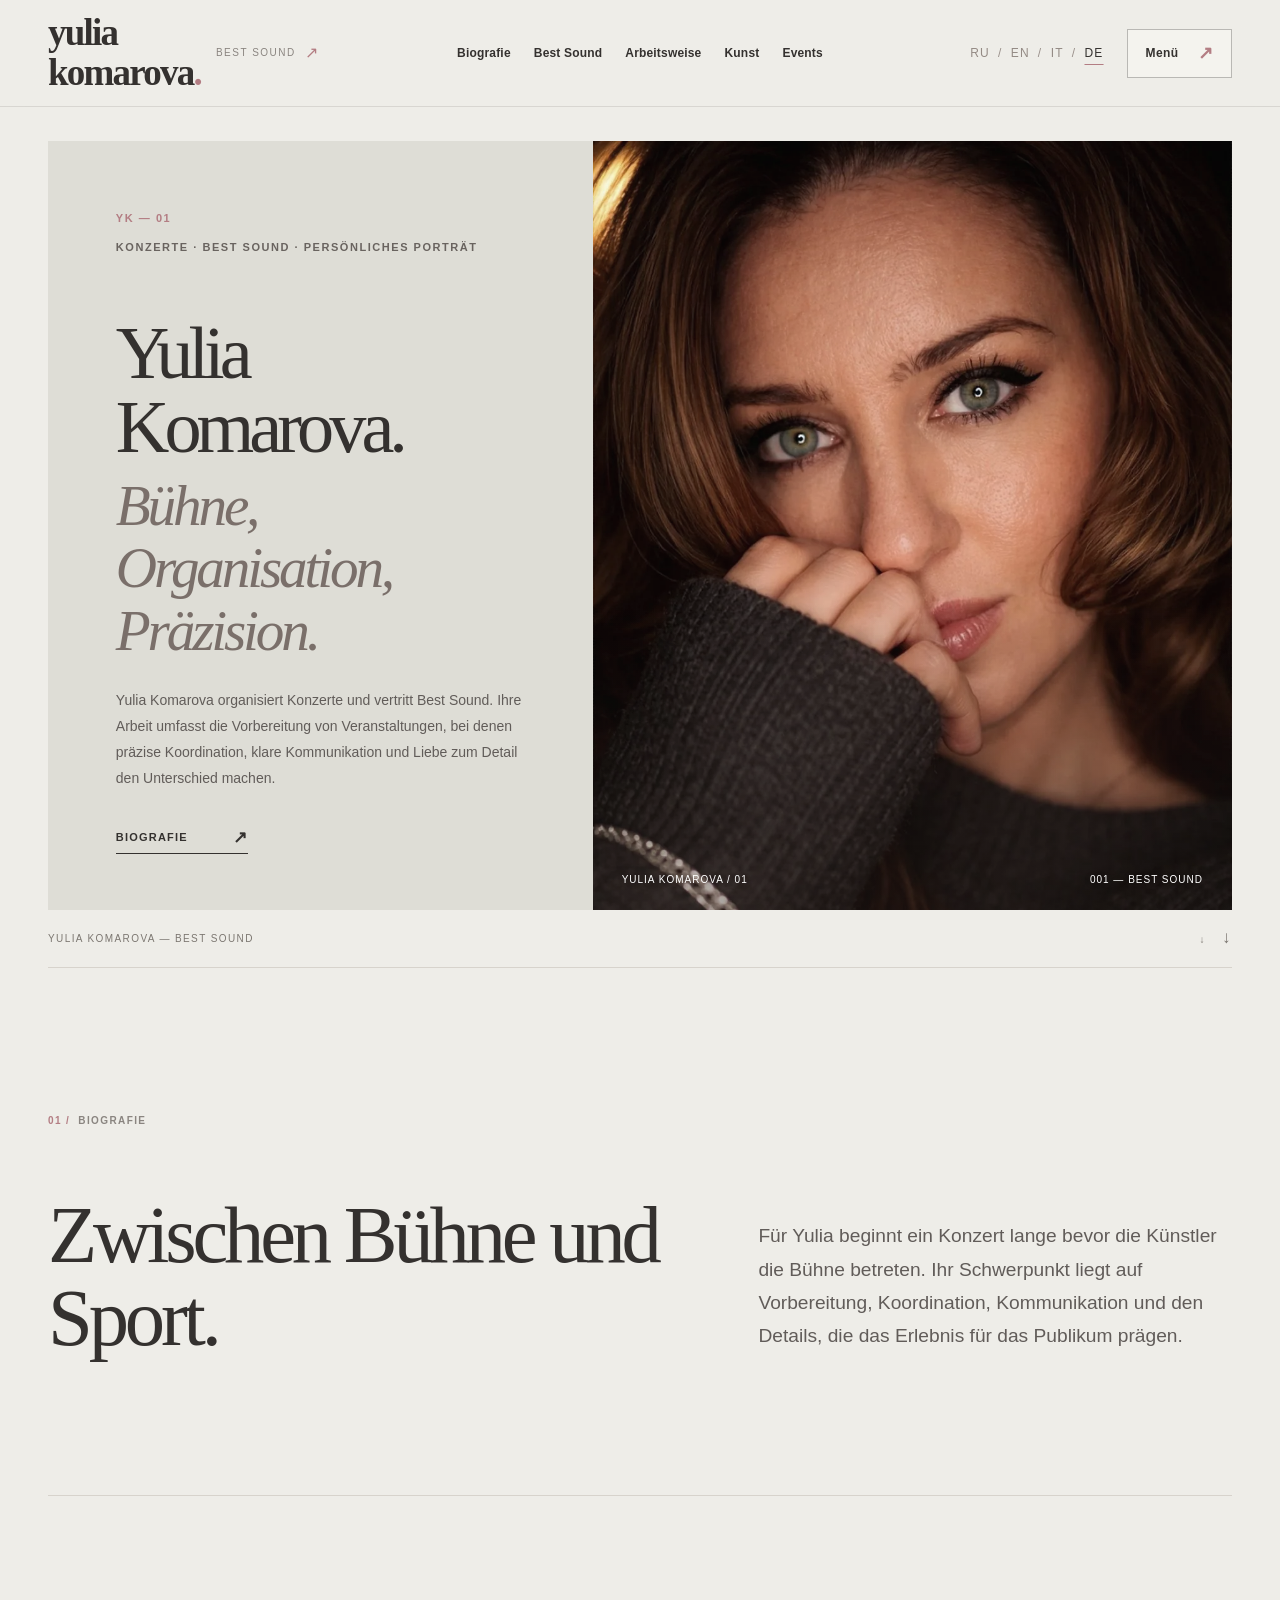
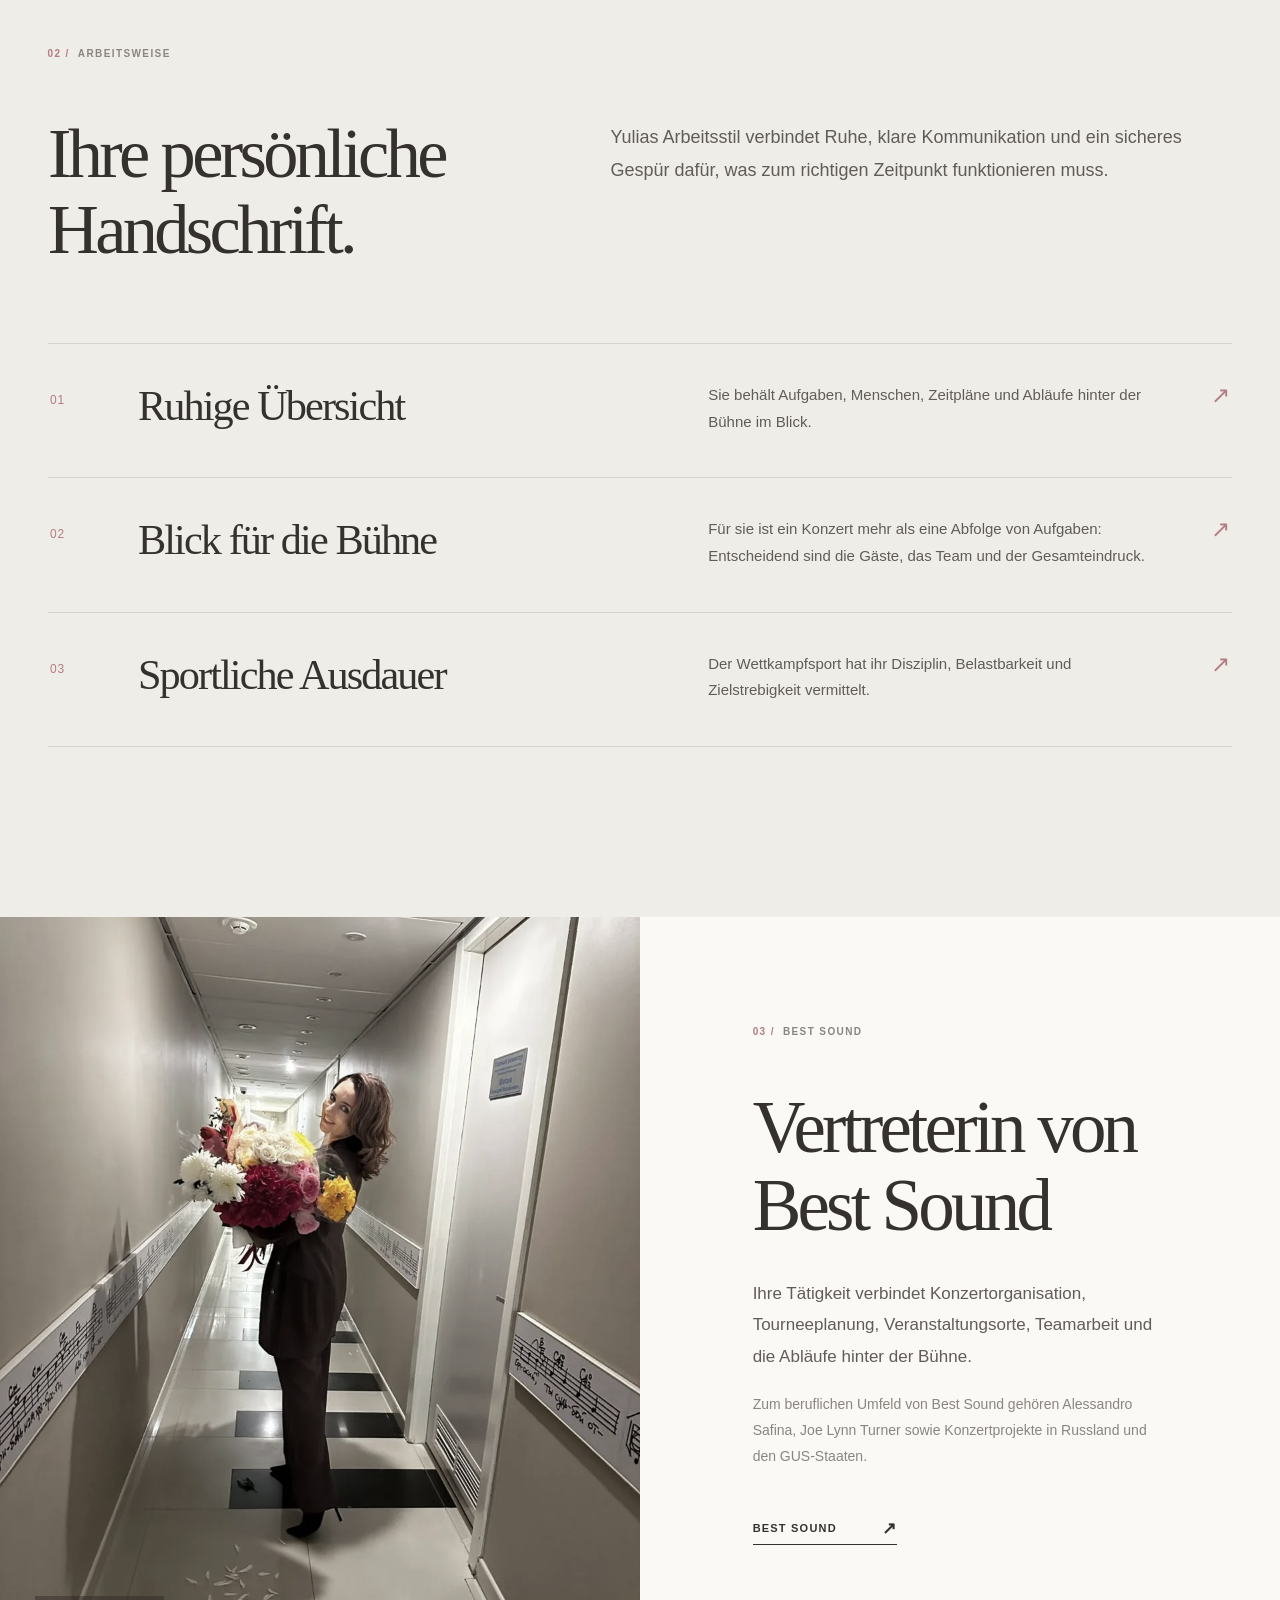
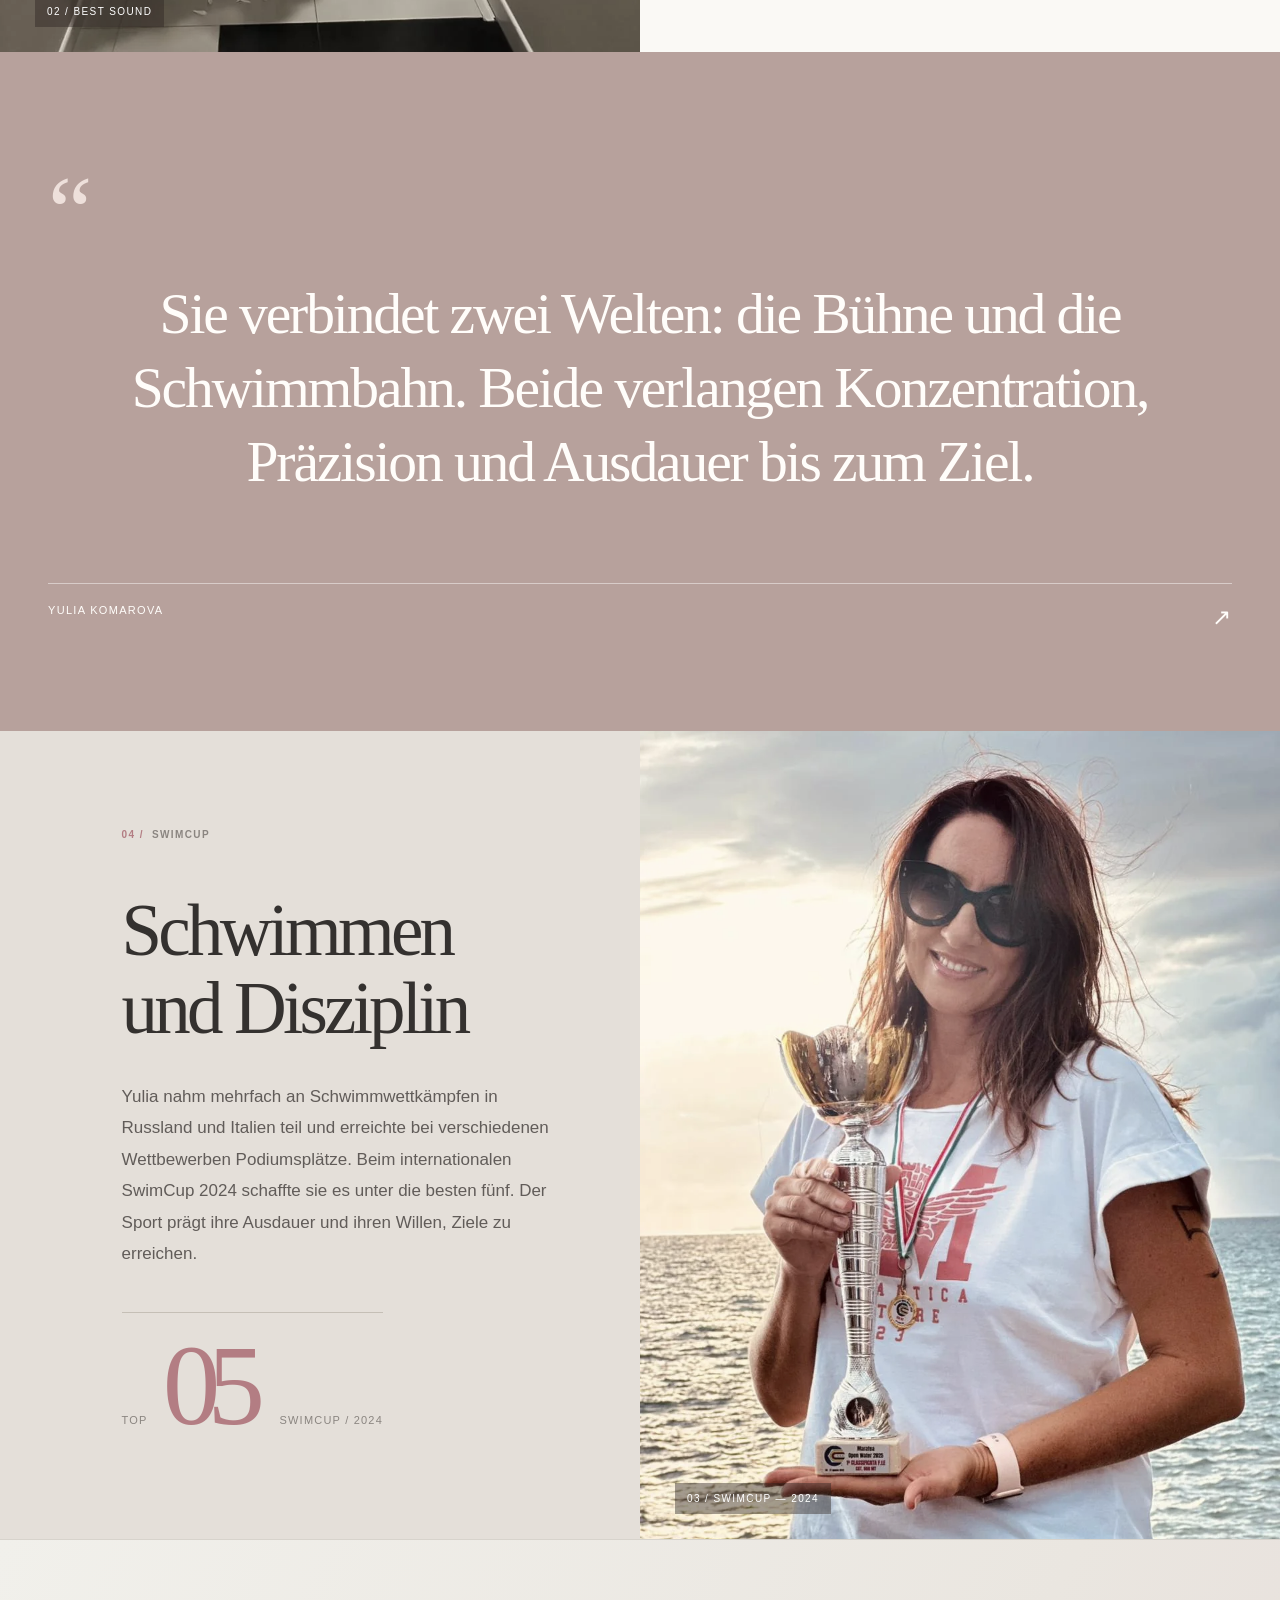
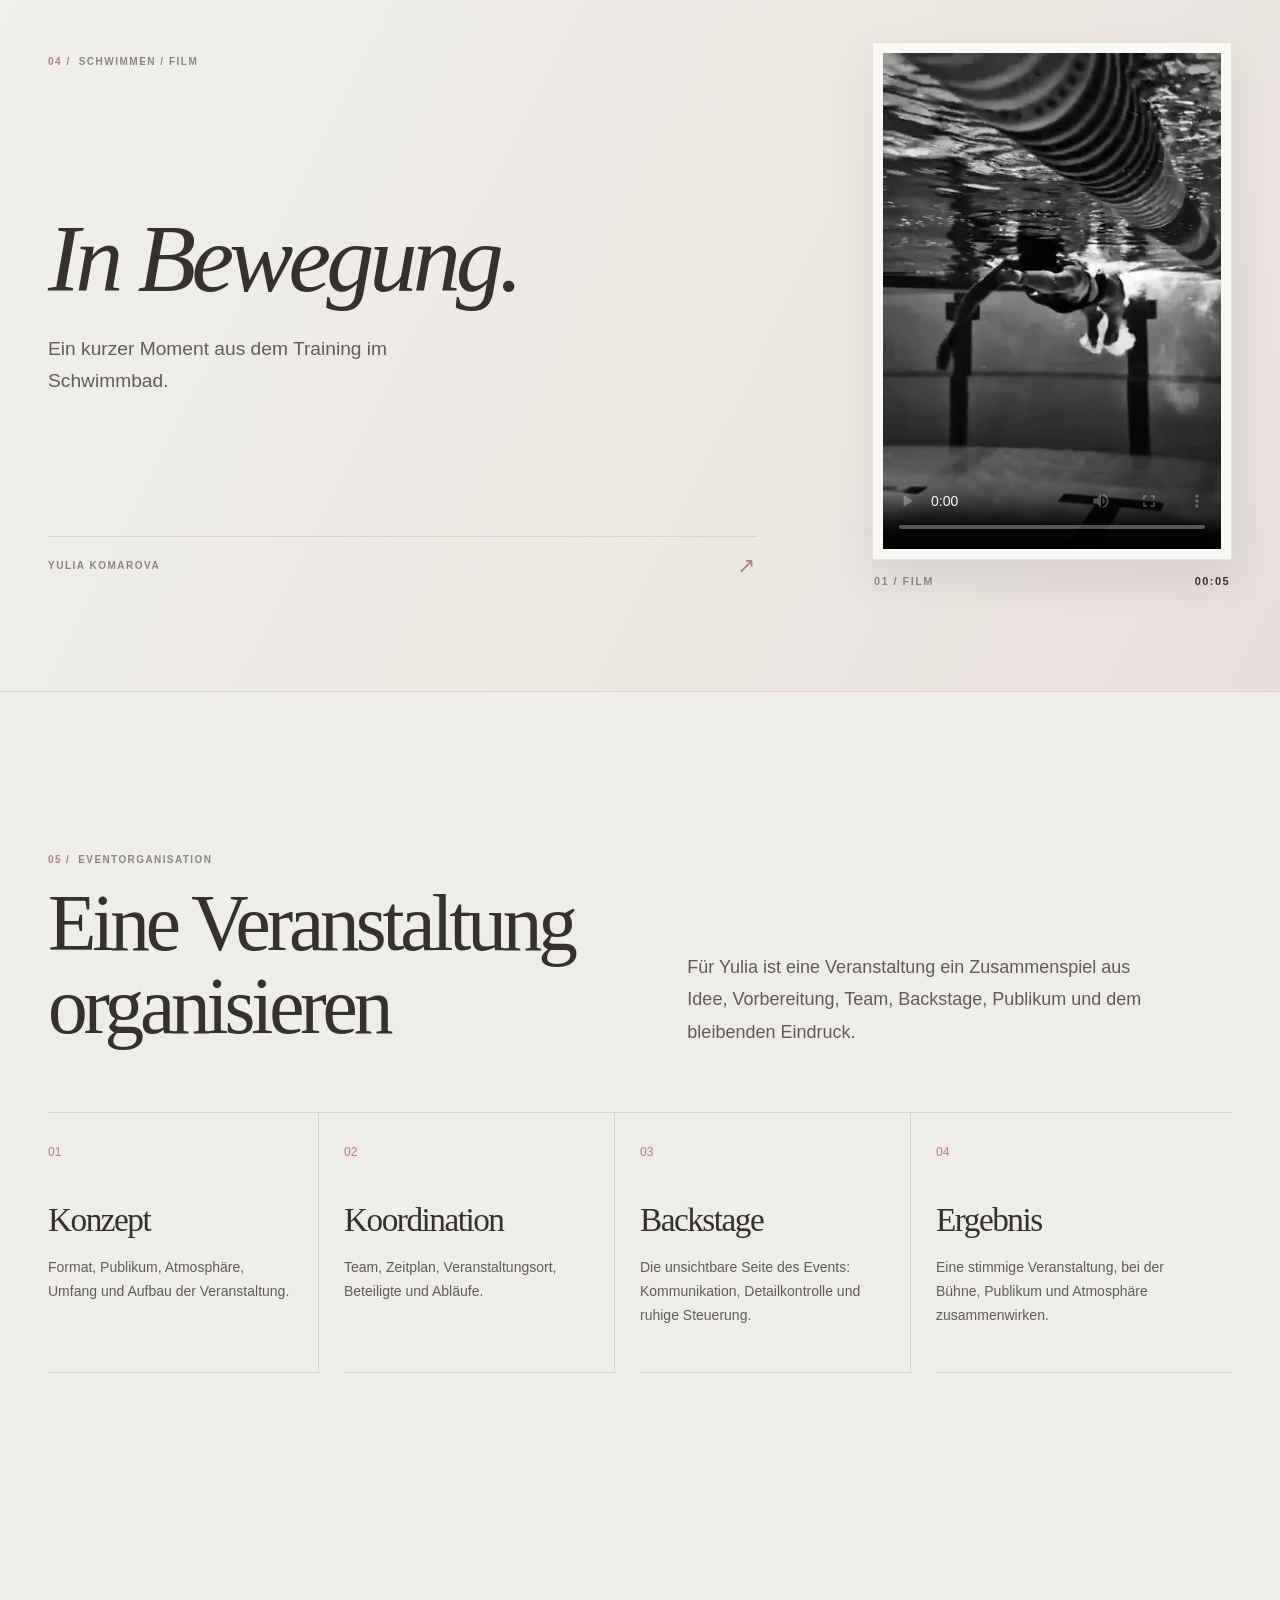
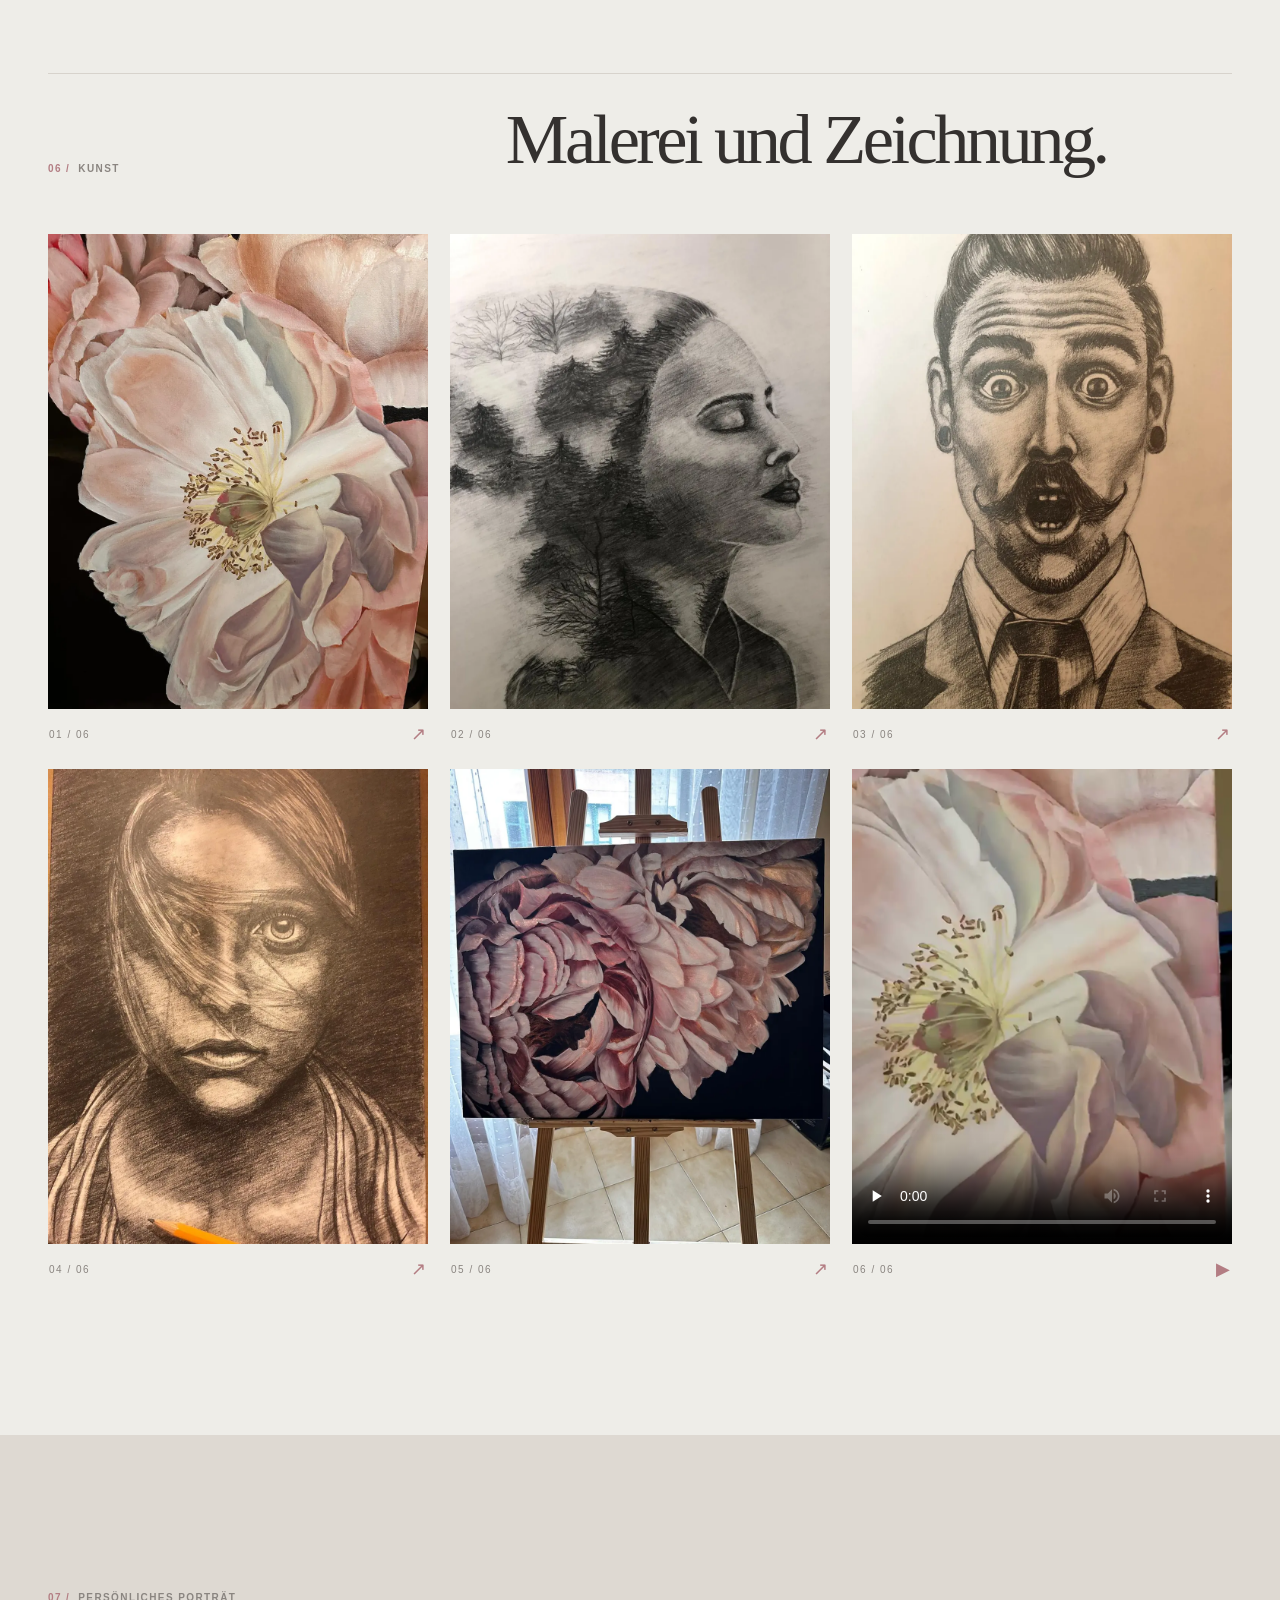
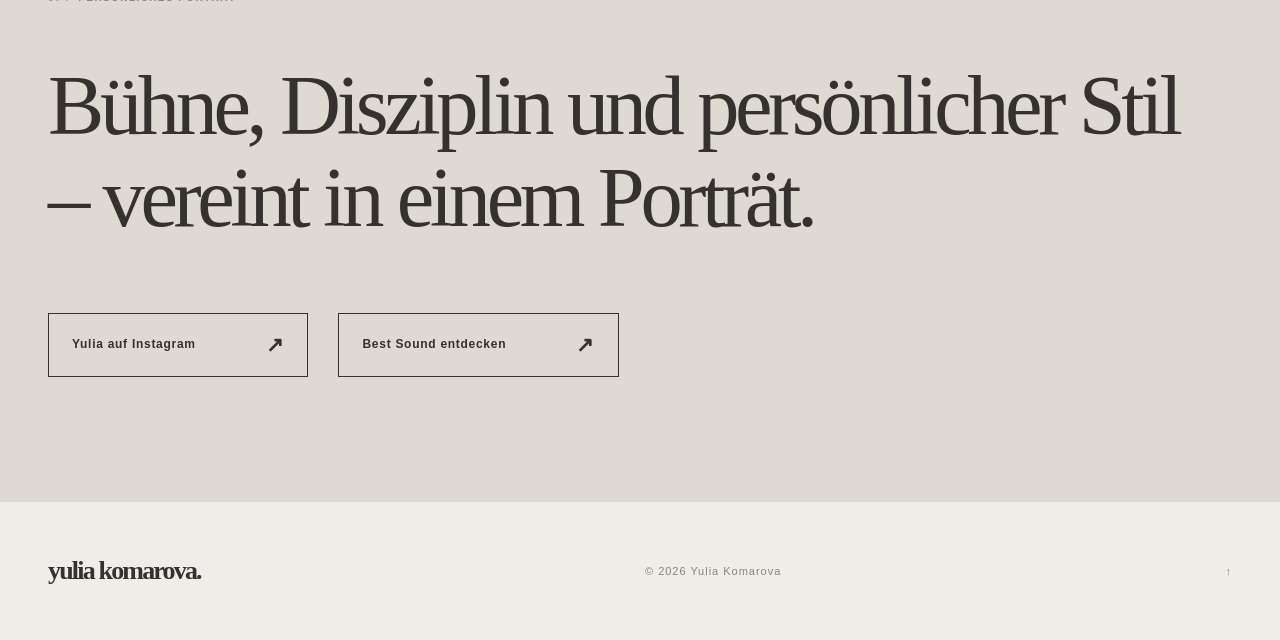
==== de/index.html @ f952c8c2 "Publish indexable DE landing page" ====
<!doctype html>
<html lang="de">
<head>
  <meta charset="utf-8">
  <meta name="viewport" content="width=device-width, initial-scale=1">
  <meta name="color-scheme" content="light">
  <meta name="theme-color" content="#eeede8">
  <meta name="description" content="Yulia Komarova organisiert Konzerte und vertritt Best Sound. Persönliches Porträt über Musik, Kunst und Schwimmen.">
  <meta name="site-root" content="https://denis7kom.github.io/yulia-komarova/">
  <link rel="canonical" href="https://denis7kom.github.io/yulia-komarova/de/">
  <link rel="alternate" hreflang="ru" href="https://denis7kom.github.io/yulia-komarova/">
  <link rel="alternate" hreflang="en" href="https://denis7kom.github.io/yulia-komarova/en/">
  <link rel="alternate" hreflang="it" href="https://denis7kom.github.io/yulia-komarova/it/">
  <link rel="alternate" hreflang="de" href="https://denis7kom.github.io/yulia-komarova/de/">
  <link rel="alternate" hreflang="x-default" href="https://denis7kom.github.io/yulia-komarova/">
  <meta property="og:type" content="profile">
  <meta property="og:site_name" content="Yulia Komarova">
  <meta property="og:locale" content="de_DE">
  <meta property="og:locale:alternate" content="en_US">
  <meta property="og:locale:alternate" content="it_IT">
  <meta property="og:locale:alternate" content="de_DE">
  <meta property="og:url" content="https://denis7kom.github.io/yulia-komarova/de/">
  <meta property="og:title" content="Yulia Komarova — Best Sound">
  <meta property="og:description" content="Yulia Komarova organisiert Konzerte und vertritt Best Sound. Persönliches Porträt über Musik, Kunst und Schwimmen.">
  <meta property="og:image" content="https://denis7kom.github.io/yulia-komarova/assets/img/portrait.webp">
  <meta property="og:image:alt" content="Porträt von Yulia Komarova">
  <meta name="twitter:card" content="summary_large_image">
  <meta name="twitter:title" content="Yulia Komarova — Best Sound">
  <meta name="twitter:description" content="Yulia Komarova organisiert Konzerte und vertritt Best Sound. Persönliches Porträt über Musik, Kunst und Schwimmen.">
  <meta name="twitter:image" content="https://denis7kom.github.io/yulia-komarova/assets/img/portrait.webp">
  <script type="application/ld+json">
  {"@context":"https://schema.org","@type":"Person","name":"Yulia Komarova","url":"https://denis7kom.github.io/yulia-komarova/de/","description":"Концертный организатор, представитель Best Sound, увлекается живописью и плаванием.","sameAs":["https://www.instagram.com/best.julia/"],"worksFor":{"@type":"Organization","name":"Best Sound","url":"https://sound-agency.ru/"}}
  </script>
  <title>Yulia Komarova — Best Sound</title>
  <link rel="icon" href="../favicon.svg?v=2" type="image/svg+xml">
  <link rel="preload" href="../assets/img/portrait.webp" as="image" type="image/webp">
  <link rel="stylesheet" href="../assets/css/editorial.css?v=20261020-finish1">
  <script src="../assets/js/app.js?v=20261020-finish1" defer></script>
</head>
<body>
  <div class="scroll-progress" aria-hidden="true"><span></span></div>
  <a class="skip-link" href="#about" data-i18n="skipLink">Zum Inhalt springen</a>

  <header class="site-header" id="top">
    <div class="header-inner">
      <a class="wordmark" href="#top" aria-label="Yulia Komarova — Best Sound">
        <span class="wordmark-main"><span>yulia</span><span>komarova<span class="wordmark-period">.</span></span></span>
        <span class="wordmark-caption">BEST SOUND <span aria-hidden="true">↗</span></span>
      </a>
      <nav class="main-nav" aria-label="Hauptnavigation" data-i18n-attr="aria-label:navAria">
        <a href="#about" data-i18n="navProfile">Biografie</a>
        <a href="#agency">Best Sound</a>
        <a href="#signature" data-i18n="navSignature">Arbeitsweise</a>
        <a href="#artworks" data-i18n="artMenu">Kunst</a>
        <a href="#turnkey" data-i18n="navEvents">Events</a>
      </nav>
      <div class="header-actions">
        <div class="language-switch" aria-label="Sprache wählen" data-i18n-attr="aria-label:languageSelector">
          <button class="lang-btn" data-lang-switch="ru" type="button" aria-pressed="false">RU</button>
          <span aria-hidden="true">/</span>
          <button class="lang-btn" data-lang-switch="en" type="button" aria-pressed="false">EN</button>
          <span aria-hidden="true">/</span>
          <button class="lang-btn" data-lang-switch="it" type="button" aria-pressed="false">IT</button>
          <span aria-hidden="true">/</span>
          <button class="lang-btn active" data-lang-switch="de" type="button" aria-pressed="true">DE</button>
        </div>
        <select class="language-mobile" data-lang-select aria-label="Sprache wählen" data-i18n-attr="aria-label:languageSelector">
          <option value="ru">RU</option>
          <option value="en">EN</option>
          <option value="it">IT</option>
          <option value="de" selected>DE</option>
        </select>
        <button class="command-btn" type="button" data-command-open data-i18n-attr="aria-label:commandLabel" aria-label="Menü öffnen"><span data-i18n="commandButton">Menü</span><span class="menu-symbol" aria-hidden="true">↗</span></button>
      </div>
    </div>
  </header>

  <main>
    <section class="hero section-shell" aria-labelledby="hero-title">
      <div class="hero-inner">
        <div class="hero-copy reveal">
          <p class="eyebrow"><span class="index-number">YK — 01</span><span data-i18n="eyebrow">Konzerte · Best Sound · Persönliches Porträt</span></p>
          <h1 id="hero-title" data-i18n-html="heroTitle">Yulia Komarova. <em>Bühne, Organisation, Präzision.</em></h1>
          <p class="hero-lead" data-i18n="heroLead">Yulia Komarova organisiert Konzerte und vertritt Best Sound. Ihre Arbeit umfasst die Vorbereitung von Veranstaltungen, bei denen präzise Koordination, klare Kommunikation und Liebe zum Detail den Unterschied machen.</p>
          <a class="editorial-link" href="#about"><span data-i18n="navProfile">Biografie</span><span aria-hidden="true">↗</span></a>
        </div>
        <figure class="hero-photo reveal">
          <img src="../assets/img/portrait.webp" alt="Porträt von Yulia Komarova" data-i18n-attr="alt:heroPhotoAlt" width="1024" height="1536" fetchpriority="high" decoding="async">
          <figcaption><span>YULIA KOMAROVA / 01</span><span>001 — BEST SOUND</span></figcaption>
        </figure>
      </div>
      <div class="hero-bottom" aria-hidden="true"><span>YULIA KOMAROVA — BEST SOUND</span><span>↓ <span>↓</span></span></div>
    </section>

    <section class="manifesto section-shell reveal" id="about" aria-labelledby="about-title">
      <div class="section-meta"><span>01 /</span><span data-i18n="aboutKicker">Biografie</span></div>
      <div class="manifesto-content">
        <h2 id="about-title" data-i18n="aboutTitle">Zwischen Bühne und Sport.</h2>
        <p data-i18n="aboutText">Für Yulia beginnt ein Konzert lange bevor die Künstler die Bühne betreten. Ihr Schwerpunkt liegt auf Vorbereitung, Koordination, Kommunikation und den Details, die das Erlebnis für das Publikum prägen.</p>
      </div>
      <div class="fine-rule" aria-hidden="true"></div>
    </section>

    <section class="approach section-shell" id="signature" aria-labelledby="signature-title">
      <div class="section-heading reveal">
        <div class="section-meta"><span>02 /</span><span data-i18n="signatureKicker">Arbeitsweise</span></div>
        <h2 id="signature-title" data-i18n="signatureTitle">Ihre persönliche Handschrift.</h2>
        <p data-i18n="signatureLead">Yulias Arbeitsstil verbindet Ruhe, klare Kommunikation und ein sicheres Gespür dafür, was zum richtigen Zeitpunkt funktionieren muss.</p>
      </div>
      <div class="approach-list">
        <article class="approach-item reveal"><span class="item-n">01</span><h3 data-i18n="signatureOneTitle">Ruhige Übersicht</h3><p data-i18n="signatureOneText">Sie behält Aufgaben, Menschen, Zeitpläne und Abläufe hinter der Bühne im Blick.</p><span class="item-arrow" aria-hidden="true">↗</span></article>
        <article class="approach-item reveal"><span class="item-n">02</span><h3 data-i18n="signatureTwoTitle">Blick für die Bühne</h3><p data-i18n="signatureTwoText">Für sie ist ein Konzert mehr als eine Abfolge von Aufgaben: Entscheidend sind die Gäste, das Team und der Gesamteindruck.</p><span class="item-arrow" aria-hidden="true">↗</span></article>
        <article class="approach-item reveal"><span class="item-n">03</span><h3 data-i18n="signatureThreeTitle">Sportliche Ausdauer</h3><p data-i18n="signatureThreeText">Der Wettkampfsport hat ihr Disziplin, Belastbarkeit und Zielstrebigkeit vermittelt.</p><span class="item-arrow" aria-hidden="true">↗</span></article>
      </div>
    </section>

    <section class="editorial-feature feature-agency" id="agency" aria-labelledby="agency-title">
      <div class="feature-photo reveal"><img src="../assets/img/backstage.webp" alt="Yulia Komarova bei den Vorbereitungen für eine Veranstaltung" data-i18n-attr="alt:backstagePhotoAlt" width="960" height="1280" loading="lazy" decoding="async"><span class="image-index">02 / BEST SOUND</span></div>
      <div class="feature-content reveal"><div class="section-meta"><span>03 /</span><span>BEST SOUND</span></div><h2 id="agency-title" data-i18n="cardAgencyTitle">Vertreterin von Best Sound</h2><p data-i18n="cardConcertsText">Ihre Tätigkeit verbindet Konzertorganisation, Tourneeplanung, Veranstaltungsorte, Teamarbeit und die Abläufe hinter der Bühne.</p><p class="secondary-copy" data-i18n="cardProjectsText">Zum beruflichen Umfeld von Best Sound gehören Alessandro Safina, Joe Lynn Turner sowie Konzertprojekte in Russland und den GUS-Staaten.</p><a class="editorial-link" href="https://sound-agency.ru/" target="_blank" rel="noopener noreferrer"><span>Best Sound</span><span aria-hidden="true">↗</span></a></div>
    </section>

    <section class="quote-section reveal"><div class="section-shell"><span class="quote-mark" aria-hidden="true">“</span><blockquote data-i18n="quoteText">Sie verbindet zwei Welten: die Bühne und die Schwimmbahn. Beide verlangen Konzentration, Präzision und Ausdauer bis zum Ziel.</blockquote><div class="quote-footer"><span>YULIA KOMAROVA</span><span>↗</span></div></div></section>

    <section class="editorial-feature feature-sport" aria-labelledby="sport-title">
      <div class="feature-content reveal"><div class="section-meta"><span>04 /</span><span>SwimCup</span></div><h2 id="sport-title" data-i18n="cardSportTitle">Schwimmen und Disziplin</h2><p data-i18n="cardSportText">Yulia nahm mehrfach an Schwimmwettkämpfen in Russland und Italien teil und erreichte bei verschiedenen Wettbewerben Podiumsplätze. Beim internationalen SwimCup 2024 schaffte sie es unter die besten fünf. Der Sport prägt ihre Ausdauer und ihren Willen, Ziele zu erreichen.</p><div class="editorial-score"><span>TOP</span><strong>05</strong><span>SWIMCUP / 2024</span></div></div>
      <div class="feature-photo reveal"><img src="../assets/img/swimcup.webp" alt="Yulia Komarova mit einer SwimCup-Auszeichnung" data-i18n-attr="alt:swimCupPhotoAlt" width="960" height="1280" loading="lazy" decoding="async"><span class="image-index">03 / SWIMCUP — 2024</span></div>
    </section>

    <section class="swim-film" aria-labelledby="swim-film-title">
      <div class="swim-film-inner section-shell">
        <div class="swim-film-copy reveal">
          <div class="section-meta"><span>04 /</span><span data-i18n="swimFilmKicker">Schwimmen / Film</span></div>
          <div class="swim-film-message">
            <h2 id="swim-film-title" data-i18n="swimFilmTitle">In Bewegung.</h2>
            <p data-i18n="swimFilmCaption">Ein kurzer Moment aus dem Training im Schwimmbad.</p>
          </div>
          <div class="swim-film-credit" aria-hidden="true"><span>YULIA KOMAROVA</span><span class="credit-symbol">↗</span></div>
        </div>
        <figure class="swim-film-visual reveal">
          <div class="swim-film-frame">
            <video controls playsinline preload="metadata" poster="../assets/img/swimming-in-motion-poster.webp" aria-label="Yulia beim Schwimmen im Becken" data-i18n-attr="aria-label:swimFilmAria">
              <source src="../assets/img/swimming-in-motion.mp4" type="video/mp4">
              <span data-i18n="swimFilmFallback">Ihr Browser unterstützt keine Videowiedergabe.</span>
            </video>
          </div>
          <figcaption><span>01 / FILM</span><span class="swim-film-runtime">00:05</span></figcaption>
        </figure>
      </div>
    </section>

    <section class="process section-shell" id="turnkey" aria-labelledby="process-title">
      <div class="process-intro reveal"><div class="section-meta"><span>05 /</span><span data-i18n="turnkeyKicker">Eventorganisation</span></div><h2 id="process-title" data-i18n="turnkeyTitle">Eine Veranstaltung organisieren</h2><p data-i18n="turnkeyText">Für Yulia ist eine Veranstaltung ein Zusammenspiel aus Idee, Vorbereitung, Team, Backstage, Publikum und dem bleibenden Eindruck.</p></div>
      <div class="process-list">
        <article class="process-item reveal"><span>01</span><h3 data-i18n="serviceOneTitle">Konzept</h3><p data-i18n="serviceOneText">Format, Publikum, Atmosphäre, Umfang und Aufbau der Veranstaltung.</p></article>
        <article class="process-item reveal"><span>02</span><h3 data-i18n="serviceTwoTitle">Koordination</h3><p data-i18n="serviceTwoText">Team, Zeitplan, Veranstaltungsort, Beteiligte und Abläufe.</p></article>
        <article class="process-item reveal"><span>03</span><h3 data-i18n="serviceThreeTitle">Backstage</h3><p data-i18n="serviceThreeText">Die unsichtbare Seite des Events: Kommunikation, Detailkontrolle und ruhige Steuerung.</p></article>
        <article class="process-item reveal"><span>04</span><h3 data-i18n="serviceFourTitle">Ergebnis</h3><p data-i18n="serviceFourText">Eine stimmige Veranstaltung, bei der Bühne, Publikum und Atmosphäre zusammenwirken.</p></article>
      </div>
    </section>

    <section class="artworks section-shell" id="artworks" aria-labelledby="artworks-title">
      <div class="artworks-heading reveal">
        <div class="section-meta"><span>06 /</span><span data-i18n="artKicker">Kunst</span></div>
        <h2 id="artworks-title" data-i18n="artTitle">Malerei und Zeichnung.</h2>
      </div>
      <div class="artworks-grid">
        <figure class="artwork-item reveal">
          <a class="artwork-image" href="../assets/img/art-flower-study.webp" target="_blank" rel="noopener noreferrer" >
            <img src="../assets/img/art-flower-study.webp" alt="Yulias Blumenmalerei mit zartrosa Blütenblättern" data-i18n-attr="alt:artAltFlowerStudy" loading="lazy" decoding="async" width="1000" height="1333">
          </a>
          <figcaption><span>01 / 06</span><span aria-hidden="true">↗</span></figcaption>
        </figure>
        <figure class="artwork-item reveal">
          <a class="artwork-image" href="../assets/img/art-forest-portrait.webp" target="_blank" rel="noopener noreferrer" >
            <img src="../assets/img/art-forest-portrait.webp" alt="Frauenporträt in Kohle mit Waldlandschaft" data-i18n-attr="alt:artAltForest" loading="lazy" decoding="async" width="1000" height="1333">
          </a>
          <figcaption><span>02 / 06</span><span aria-hidden="true">↗</span></figcaption>
        </figure>
        <figure class="artwork-item reveal">
          <a class="artwork-image" href="../assets/img/art-expression.webp" target="_blank" rel="noopener noreferrer" >
            <img src="../assets/img/art-expression.webp" alt="Kohlezeichnung eines Mannes mit Schnurrbart" data-i18n-attr="alt:artAltExpression" loading="lazy" decoding="async" width="1000" height="1333">
          </a>
          <figcaption><span>03 / 06</span><span aria-hidden="true">↗</span></figcaption>
        </figure>
        <figure class="artwork-item reveal">
          <a class="artwork-image" href="../assets/img/art-charcoal-portrait.webp" target="_blank" rel="noopener noreferrer" >
            <img src="../assets/img/art-charcoal-portrait.webp" alt="Ausdrucksstarkes Frauenporträt in Kohle" data-i18n-attr="alt:artAltCharcoal" loading="lazy" decoding="async" width="1000" height="1333">
          </a>
          <figcaption><span>04 / 06</span><span aria-hidden="true">↗</span></figcaption>
        </figure>
        <figure class="artwork-item reveal">
          <a class="artwork-image" href="../assets/img/art-floral-painting.webp" target="_blank" rel="noopener noreferrer" >
            <img src="../assets/img/art-floral-painting.webp" alt="Blumengemälde von Yulia auf einer Staffelei" data-i18n-attr="alt:artAltFloral" loading="lazy" decoding="async" width="1000" height="1333">
          </a>
          <figcaption><span>05 / 06</span><span aria-hidden="true">↗</span></figcaption>
        </figure>
        <figure class="artwork-item artwork-video reveal">
          <div class="artwork-image">
            <video controls playsinline preload="none" poster="../assets/img/art-in-motion-poster.webp" aria-label="Video von Yulias Blumengemälde" data-i18n-attr="aria-label:artVideoLabel">
              <source src="../assets/img/art-in-motion.mp4" type="video/mp4">
              <span data-i18n="artVideoFallback">Ihr Browser unterstützt keine Videowiedergabe.</span>
            </video>
          </div>
          <figcaption><span>06 / 06</span><span aria-hidden="true">▶</span></figcaption>
        </figure>
      </div>
    </section>

    <section class="closing" aria-labelledby="closing-title"><div class="section-shell closing-inner reveal"><div class="section-meta"><span>07 /</span><span data-i18n="finalEyebrow">Persönliches Porträt</span></div><h2 id="closing-title" data-i18n="finalTitle">Bühne, Disziplin und persönlicher Stil – vereint in einem Porträt.</h2><div class="closing-actions"><a href="https://www.instagram.com/best.julia/" target="_blank" rel="noopener noreferrer"><span data-i18n="contactInstagram">Yulia auf Instagram</span><span aria-hidden="true">↗</span></a><a href="https://sound-agency.ru/" target="_blank" rel="noopener noreferrer"><span data-i18n="contactAgency">Best Sound entdecken</span><span aria-hidden="true">↗</span></a></div></div></section>
  </main>

  <footer class="site-footer section-shell"><a class="footer-wordmark" href="#top">yulia komarova.</a><span>© 2026 Yulia Komarova</span><a href="#top" aria-label="Zurück nach oben" data-i18n-attr="aria-label:backToTop">↑</a></footer>

  <dialog class="command-dialog" data-command-dialog><form method="dialog"><div class="dialog-top"><strong data-i18n="dialogTitle">Schnellzugriff</strong><button type="submit" aria-label="Schließen" data-i18n-attr="aria-label:closeLabel">×</button></div><a href="#about" data-i18n="navProfile">Biografie</a><a href="#signature" data-i18n="navSignature">Arbeitsweise</a><a href="#agency">Best Sound</a><a href="#artworks" data-i18n="artMenu">Kunst</a><a href="#turnkey" data-i18n="dialogEvent">Eventorganisation</a><a href="https://www.instagram.com/best.julia/" target="_blank" rel="noopener noreferrer">Instagram ↗</a></form></dialog>
  <dialog class="art-lightbox" data-art-lightbox aria-label="Galerie mit Yulias Kunstwerken" data-i18n-attr="aria-label:artLightboxLabel">
    <div class="art-lightbox-toolbar">
      <span data-art-counter aria-live="polite">01 / 05</span>
      <button class="art-lightbox-close" type="button" data-art-close aria-label="Ansicht schließen" data-i18n-attr="aria-label:lightboxClose">×</button>
    </div>
    <div class="art-lightbox-stage"><img src="" alt="" data-art-lightbox-image></div>
    <div class="art-lightbox-controls">
      <button type="button" data-art-prev aria-label="Vorheriges Werk" data-i18n-attr="aria-label:lightboxPrev">←</button>
      <span>YULIA KOMAROVA / ARTWORK</span>
      <button type="button" data-art-next aria-label="Nächstes Werk" data-i18n-attr="aria-label:lightboxNext">→</button>
    </div>
  </dialog>
</body>
</html>
---- assets/css/editorial.css ----
:root{
  color-scheme:light;
  --paper:#eeede8;
  --paper-soft:#f6f5ef;
  --milk:#faf9f5;
  --ink:#34312f;
  --body:#615c59;
  --quiet:#8a8580;
  --line:#d7d3cc;
  --rose:#b37d83;
  --rose-soft:#e2d0ce;
  --serif:"Iowan Old Style","Baskerville","Palatino Linotype",Georgia,serif;
  --sans:Arial,"Helvetica Neue",Helvetica,sans-serif;
  --site-width:1440px;
  --ease:cubic-bezier(.22,1,.36,1)
}
*,*::before,*::after{box-sizing:border-box}
html{scroll-behavior:smooth;scroll-padding-top:105px}
body{margin:0;background:var(--paper);color:var(--ink);font-family:var(--sans);-webkit-font-smoothing:antialiased}
body::selection{background:var(--rose-soft);color:var(--ink)}
h1,h2,h3,p,figure,blockquote{margin:0}
a{color:inherit;text-decoration:none}
button{font:inherit}
img{display:block;width:100%}
a:focus-visible,button:focus-visible{outline:2px solid var(--rose);outline-offset:5px}
.skip-link{position:absolute;top:-100px;left:1rem;z-index:150;background:var(--ink);color:#fff;padding:1rem}.skip-link:focus{top:1rem}
.section-shell{width:min(var(--site-width),calc(100% - 96px));margin-inline:auto}
.scroll-progress{position:fixed;inset:0 0 auto;height:2px;z-index:120;pointer-events:none}.scroll-progress span{display:block;height:100%;background:var(--rose);width:0}
.site-header{position:sticky;top:0;z-index:80;border-bottom:1px solid rgba(52,49,47,.12);background:rgba(238,237,232,.94);-webkit-backdrop-filter:blur(16px);backdrop-filter:blur(16px)}
.header-inner{width:min(1680px,calc(100% - 96px));min-height:106px;margin:auto;display:grid;grid-template-columns:minmax(0,1fr) auto minmax(0,1fr);align-items:center;column-gap:clamp(18px,2vw,36px)}
.wordmark{display:inline-flex;align-items:center;gap:15px;justify-self:start;line-height:1;min-width:0}
.wordmark-main{display:flex;flex-direction:column;align-items:flex-start;gap:0;font-family:var(--serif);font-weight:700;font-size:37px;letter-spacing:-.048em;line-height:1.08;white-space:nowrap}.wordmark-main>span{display:block}
.wordmark-period{color:var(--rose)}
.wordmark-caption{display:inline-flex;align-items:center;gap:9px;align-self:center;font-size:10px;line-height:1.4;letter-spacing:.15em;font-weight:500;color:var(--quiet);white-space:nowrap;max-width:none}
.wordmark-caption span{font-size:16px;display:inline;margin-top:0;color:var(--rose);line-height:1}
.main-nav{display:flex;align-items:center;justify-content:center;gap:clamp(22px,2.3vw,38px);white-space:nowrap}
.main-nav a{position:relative;padding:13px 0;font-size:13px;letter-spacing:.015em;font-weight:600;transition:color .25s}
.main-nav a:hover{color:#8f6269}.main-nav a::after{content:"";position:absolute;bottom:7px;left:0;width:100%;height:1px;background:var(--rose);transform:scaleX(0);transform-origin:left;transition:transform .28s var(--ease)}.main-nav a:hover::after,.main-nav a:focus-visible::after{transform:scaleX(1)}
.header-actions{display:flex;align-items:center;justify-self:end;gap:22px;white-space:nowrap}
.language-switch{display:flex;align-items:center;gap:7px;color:#9a918b;font-size:12px;letter-spacing:.12em}
.lang-btn{padding:10px 1px;border:0;background:transparent;font-size:12px;letter-spacing:.1em;color:#948b85;cursor:pointer;transition:color .2s}
.lang-btn:hover,.lang-btn.active{color:var(--ink)}.lang-btn.active{text-decoration:underline;text-underline-offset:7px;text-decoration-thickness:1px;text-decoration-color:var(--rose)}
.command-btn{display:inline-flex;align-items:center;justify-content:space-between;gap:19px;border:1px solid rgba(52,49,47,.30);background:rgba(250,249,245,.4);color:var(--ink);padding:0 18px;min-height:49px;cursor:pointer;font-size:12px;font-weight:600;letter-spacing:.035em;transition:background .25s,color .25s,border-color .25s}
.command-btn:hover{background:var(--milk);border-color:var(--ink);color:var(--ink)}.menu-symbol{font-size:18px;line-height:1;color:var(--rose)}
.hero{padding-top:34px}.hero-inner{min-height:695px;display:grid;grid-template-columns:46% 54%;background:#deddd6}
.hero-copy{padding:clamp(44px,5.4vw,88px) clamp(38px,5.3vw,85px) 56px;display:flex;flex-direction:column;min-width:0}
.eyebrow,.section-meta{display:flex;gap:12px;align-items:center;flex-wrap:wrap;font-size:11px;font-weight:700;letter-spacing:.14em;text-transform:uppercase;line-height:1.5;color:#69635f}
.index-number,.section-meta>span:first-child{color:var(--rose)}
.eyebrow{margin-bottom:auto}
.hero h1{font-family:var(--serif);font-size:clamp(50px,5.8vw,96px);font-weight:500;line-height:.99;letter-spacing:-.067em;overflow-wrap:break-word;hyphens:auto;margin:62px 0 26px}
.hero h1 em{font-weight:400;display:block;font-size:.77em;line-height:1.09;letter-spacing:-.055em;color:#7a6f6a;font-style:italic;margin-top:11px}
.hero-lead{max-width:560px;color:var(--body);font-size:clamp(14px,1.03vw,16px);line-height:1.85;overflow-wrap:break-word}
.editorial-link{display:inline-flex;align-self:start;align-items:center;gap:45px;justify-content:space-between;padding-bottom:7px;margin-top:37px;font-size:11px;letter-spacing:.11em;font-weight:700;text-transform:uppercase;border-bottom:1px solid var(--ink);transition:color .2s,gap .25s}
.editorial-link:hover{color:var(--rose);gap:55px}.editorial-link span:last-child{font-size:17px;line-height:1}
.hero-photo{position:relative;min-height:695px;overflow:hidden;background:#baa6a0}
.hero-photo img{height:100%;position:absolute;inset:0;object-fit:cover;object-position:center 37%;filter:saturate(.75) contrast(.97);transition:transform 1.2s var(--ease)}
.hero-photo:hover img,.feature-photo:hover img{transform:scale(1.025)}
.hero-photo:after{content:"";position:absolute;inset:60% 0 0;background:linear-gradient(transparent,rgba(39,30,27,.38));pointer-events:none}
.hero-photo figcaption{position:absolute;bottom:25px;left:29px;right:29px;z-index:2;display:flex;justify-content:space-between;gap:16px;font-size:10px;letter-spacing:.1em;color:#fff;text-shadow:0 1px 7px rgba(0,0,0,.2)}
.hero-bottom{display:flex;align-items:center;justify-content:space-between;min-height:58px;gap:15px;font-size:10px;letter-spacing:.14em;color:#7c7771;border-bottom:1px solid var(--line)}.hero-bottom>span:last-child span{font-size:17px;margin-left:12px}
.manifesto{padding-top:145px}.section-meta{font-size:10px;gap:8px;color:var(--quiet)}
.manifesto-content{display:grid;grid-template-columns:1.3fr 1fr;gap:8%;align-items:end;padding:65px 0 135px}
.manifesto h2,.section-heading h2,.feature-content h2,.process h2,.closing h2{font-family:var(--serif);font-weight:400;letter-spacing:-.052em;overflow-wrap:break-word;hyphens:auto}
.manifesto h2{font-size:clamp(49px,6.3vw,101px);line-height:1.04;max-width:900px}
.manifesto p{font-size:clamp(17px,1.5vw,22px);line-height:1.73;color:var(--body);max-width:550px;padding-bottom:8px}
.fine-rule{height:1px;background:var(--line)}
.approach{padding-top:150px;padding-bottom:170px}
.section-heading{display:grid;grid-template-columns:1fr 1.4fr;column-gap:10%;align-items:start;padding-bottom:76px}
.section-heading .section-meta{grid-column:1;grid-row:1}
.section-heading h2{grid-column:1;grid-row:2;font-size:clamp(51px,5.5vw,80px);line-height:1.07;margin-top:55px}
.section-heading p{grid-column:2;grid-row:2;color:var(--body);font-size:18px;line-height:1.8;max-width:650px;margin-top:60px}
.approach-list{border-top:1px solid var(--line)}
.approach-item{display:grid;grid-template-columns:58px minmax(0,1.18fr) minmax(0,1fr) 34px;column-gap:30px;align-items:start;padding:38px 2px 42px;border-bottom:1px solid var(--line);transition:background .25s}
.approach-item:hover{background:rgba(250,249,245,.46)}
.item-n{color:var(--rose);font-size:12px;letter-spacing:.07em;padding-top:11px}
.approach-item h3{font-family:var(--serif);font-size:clamp(27px,3.3vw,48px);font-weight:400;letter-spacing:-.045em;line-height:1.13;overflow-wrap:break-word}
.approach-item p{font-size:15px;line-height:1.78;color:var(--body);max-width:450px;overflow-wrap:break-word}
.item-arrow{font-size:23px;color:var(--rose);justify-self:end}
.editorial-feature{display:grid;grid-template-columns:1fr 1fr;min-height:735px;background:var(--milk)}
.feature-photo{position:relative;min-height:735px;overflow:hidden;background:#b4a29d}
.feature-photo img{height:100%;position:absolute;inset:0;object-fit:cover;object-position:center center;filter:saturate(.65);transition:transform 1.2s var(--ease)}
.image-index{position:absolute;bottom:25px;left:35px;color:#fff;background:rgba(45,35,33,.43);font-size:10px;letter-spacing:.14em;padding:10px 12px;z-index:2}
.feature-content{display:flex;flex-direction:column;align-items:start;justify-content:center;padding:96px clamp(54px,8.8vw,155px);min-width:0}
.feature-content h2{font-size:clamp(54px,5.7vw,91px);line-height:1.06;margin:50px 0 34px;max-width:720px}
.feature-content p{font-size:17px;line-height:1.85;color:var(--body);max-width:580px}
.feature-content .secondary-copy{font-size:14px;color:var(--quiet);margin-top:20px}
.feature-content .editorial-link{margin-top:50px}
.feature-sport{grid-template-columns:1fr 1fr;background:#e4dfd9}
.feature-sport .feature-photo{background:#cec4b3}.feature-sport .feature-photo img{object-position:center 35%;filter:saturate(.78)}
.feature-sport .feature-content{padding-left:clamp(55px,9.5vw,180px);padding-right:clamp(54px,7vw,100px)}
.feature-sport .feature-content h2{max-width:650px}
.editorial-score{display:flex;align-items:baseline;gap:15px;border-top:1px solid #c5bfb6;padding-top:15px;margin-top:42px;font-size:11px;letter-spacing:.11em;color:var(--quiet);flex-wrap:wrap}
.editorial-score strong{font-family:var(--serif);font-weight:400;font-size:clamp(75px,9vw,132px);line-height:1;color:var(--rose);letter-spacing:-.11em;margin-right:12px}
.quote-section{background:#b7a19c;padding:125px 0 100px;color:#fffdfa}
.quote-mark{font-family:var(--serif);font-size:100px;line-height:.7;color:#eee0db;display:block}
.quote-section blockquote{max-width:1140px;margin:30px auto 85px;font-family:var(--serif);font-size:clamp(32px,4.5vw,69px);line-height:1.28;letter-spacing:-.037em;text-align:center;text-wrap:balance}
.quote-footer{display:flex;justify-content:space-between;border-top:1px solid rgba(255,255,255,.45);padding-top:20px;font-size:11px;letter-spacing:.12em}
.quote-footer span:last-child{font-size:23px}
.process{padding-top:160px;padding-bottom:170px}
.process-intro{display:grid;grid-template-columns:1fr 1fr;gap:8%;align-items:end;margin-bottom:78px}
.process-intro .section-meta{grid-column:1/-1}
.process h2{font-size:clamp(52px,6.2vw,94px);line-height:1.05;max-width:800px}
.process-intro p{font-size:18px;line-height:1.8;max-width:480px;color:var(--body)}
.process-list{display:grid;grid-template-columns:repeat(4,minmax(0,1fr));border-top:1px solid var(--line)}
.process-item{padding:29px 27px 35px 0;min-width:0;min-height:260px;border-bottom:1px solid var(--line);position:relative}
.process-item:not(:last-child){border-right:1px solid var(--line);padding-right:25px;margin-right:25px}
.process-item>span{color:var(--rose);font-size:12px}
.process-item h3{font-family:var(--serif);font-size:clamp(25px,2.6vw,38px);font-weight:400;line-height:1.1;letter-spacing:-.045em;margin-top:42px;margin-bottom:18px;overflow-wrap:break-word}
.process-item p{color:var(--body);font-size:14px;line-height:1.7;overflow-wrap:break-word}
.closing{background:#ded9d2;padding:155px 0 125px}
.closing-inner{display:grid;grid-template-columns:1fr 1.25fr;column-gap:8%;align-items:start}
.closing .section-meta{grid-column:1/-1;margin-bottom:55px}
.closing h2{font-size:clamp(55px,6.6vw,102px);line-height:1.08;grid-column:1/-1;max-width:1150px}
.closing-actions{display:flex;gap:30px;margin-top:70px;grid-column:1/-1;flex-wrap:wrap}
.closing-actions a{display:inline-flex;justify-content:space-between;gap:70px;align-items:center;border:1px solid var(--ink);padding:19px 23px;min-width:230px;font-size:12px;font-weight:700;letter-spacing:.06em;transition:background .25s,color .25s}
.closing-actions a:hover{background:var(--ink);color:var(--milk)}.closing-actions span{font-size:21px}
.site-footer{display:flex;justify-content:space-between;align-items:center;gap:25px;min-height:138px;font-size:11px;letter-spacing:.09em;color:var(--quiet)}
.footer-wordmark{font-family:var(--serif);font-size:26px;font-weight:700;letter-spacing:-.07em;color:var(--ink)}
.command-dialog{border:1px solid var(--line);padding:0;background:var(--milk);width:min(490px,calc(100% - 30px));box-shadow:0 35px 120px rgba(52,49,47,.25)}
.command-dialog::backdrop{background:rgba(39,36,34,.5);backdrop-filter:blur(3px)}
.command-dialog form{display:flex;flex-direction:column;gap:0;padding:20px}
.dialog-top{display:flex;justify-content:space-between;align-items:center;padding:15px 10px 25px;font-family:var(--serif);font-size:27px}
.dialog-top button{border:0;background:none;cursor:pointer;font-size:30px;color:var(--ink)}
.command-dialog form>a{border-top:1px solid var(--line);padding:19px 11px;font-size:14px;transition:color .2s}
.command-dialog form>a:hover{color:var(--rose)}
.reveal{opacity:0;transform:translateY(22px);transition:opacity .9s var(--ease),transform .9s var(--ease)}.reveal.visible{opacity:1;transform:none}
@media(max-width:1250px){
  .section-shell,.header-inner{width:calc(100% - 64px)}
  .header-inner{grid-template-columns:1fr auto}
  .main-nav{display:none}
  .hero-inner{grid-template-columns:48% 52%}
  .hero-copy{padding:50px 45px}
  .hero h1{font-size:clamp(48px,6.4vw,79px)}
  .feature-content{padding:70px 7vw}
  .feature-content h2{font-size:clamp(51px,6vw,76px)}
}
@media(max-width:900px){
  .header-inner{min-height:94px}
  .hero-inner{grid-template-columns:1fr 1fr;min-height:590px}
  .hero-copy{padding:38px 30px}
  .hero h1{font-size:clamp(43px,6vw,65px);margin:35px 0 20px}
  .hero h1 em{font-size:.76em}
  .hero-photo{min-height:600px}
  .hero-photo img{object-position:center 36%}
  .manifesto{padding-top:100px}.manifesto-content{padding:35px 0 90px;gap:45px}
  .manifesto h2{font-size:clamp(45px,6vw,75px)}.manifesto p{font-size:17px}
  .approach{padding:100px 0}
  .section-heading{grid-template-columns:1fr;gap:0;padding-bottom:45px}
  .section-heading .section-meta,.section-heading h2,.section-heading p{grid-column:1;grid-row:auto}
  .section-heading h2{margin-top:32px;font-size:clamp(50px,6vw,73px)}.section-heading p{margin-top:23px}
  .approach-item{grid-template-columns:35px minmax(0,1fr) minmax(0,.9fr);column-gap:18px}.item-arrow{display:none}
  .editorial-feature{min-height:0}.feature-photo{min-height:620px}
  .feature-content{padding:45px 38px}.feature-content h2{font-size:clamp(41px,5.3vw,65px);margin:32px 0 24px}
  .feature-content p{font-size:15px}.feature-content .secondary-copy{font-size:13px}
  .feature-sport .feature-content{padding:45px 36px}
  .process{padding:110px 0}.process-intro{margin-bottom:45px}
  .process-list{grid-template-columns:repeat(2,minmax(0,1fr))}.process-item:not(:last-child){margin-right:0;padding-right:22px}
  .process-item:nth-child(2){border-right:0}.process-item:nth-child(3){border-right:1px solid var(--line)}
  .closing{padding:105px 0 100px}
}
@media(max-width:650px){
  html{scroll-padding-top:86px}
  .section-shell,.header-inner{width:calc(100% - 36px)}
  .header-inner{min-height:78px;gap:10px}
  .wordmark{gap:0}.wordmark-main{font-size:27px;line-height:1.06;letter-spacing:-.045em}.wordmark-caption{display:none}
  .header-actions{gap:13px}.language-switch{gap:5px}.lang-btn{font-size:11px;padding:7px 0}.command-btn{width:40px;min-width:40px;height:40px;padding:0;min-height:40px;font-size:0;gap:0;justify-content:center}.command-btn>span:first-child{display:none}.menu-symbol{font-size:21px}
  .hero{padding-top:15px}
  .hero-inner{display:flex;flex-direction:column-reverse;min-height:auto}
  .hero-photo{width:100%;min-height:0;aspect-ratio:4/3}
  .hero-photo img{object-position:center 35%}
  .hero-photo figcaption{bottom:12px;left:13px;right:13px;font-size:8px}
  .hero-copy{width:100%;padding:28px 21px 40px}
  .eyebrow{font-size:9px;gap:7px;margin-bottom:0}
  .hero h1{font-size:clamp(43px,10.5vw,67px);margin:28px 0 19px;line-height:1}
  .hero h1 em{font-size:.82em;margin-top:5px}
  .hero-lead{font-size:14px;line-height:1.76}
  .editorial-link{margin-top:25px}
  .hero-bottom{font-size:8px;min-height:53px;letter-spacing:.08em}.hero-bottom>span:first-child{max-width:60%}
  .manifesto{padding-top:85px}
  .manifesto-content{display:block;padding:36px 0 85px}
  .manifesto h2{font-size:clamp(43px,11vw,72px);line-height:1.08}
  .manifesto p{font-size:17px;margin-top:26px;line-height:1.7}
  .approach{padding:85px 0}
  .section-heading h2{font-size:clamp(43px,10vw,69px);line-height:1.06;margin-top:27px}
  .section-heading p{font-size:16px;line-height:1.7}
  .approach-item{grid-template-columns:30px minmax(0,1fr);padding:28px 0;gap:12px}
  .approach-item h3{font-size:clamp(31px,8vw,45px)}
  .approach-item p{grid-column:2;font-size:14px;line-height:1.7}
  .editorial-feature{display:flex;flex-direction:column;min-height:0}
  .feature-photo{min-height:0;width:100%;aspect-ratio:4/5}
  .feature-photo img{object-position:center center}
  .feature-content{padding:60px 26px 70px;width:100%}
  .feature-content h2{font-size:clamp(48px,11vw,71px);margin:28px 0 25px}
  .feature-content p{font-size:16px;line-height:1.75}
  .feature-sport{flex-direction:column-reverse}
  .feature-sport .feature-content{padding:60px 26px 70px}
  .editorial-score{margin-top:26px}.editorial-score strong{font-size:85px}
  .quote-section{padding:86px 0 72px}.quote-section blockquote{font-size:clamp(31px,8vw,49px);margin:20px auto 55px;text-align:left}.quote-mark{font-size:70px}
  .process{padding:90px 0}
  .process-intro{display:block;margin-bottom:48px}.process-intro .section-meta{margin-bottom:30px}
  .process h2{font-size:clamp(44px,10.6vw,70px);line-height:1.07}
  .process-intro p{font-size:16px;line-height:1.74;margin-top:24px}
  .process-list{grid-template-columns:1fr}
  .process-item,.process-item:nth-child(3){border-right:0}
  .process-item:not(:last-child){border-right:0;padding-right:0}
  .process-item{min-height:0;padding:26px 0 32px}.process-item h3{font-size:34px;margin:20px 0 12px}
  .closing{padding:85px 0}
  .closing .section-meta{margin-bottom:34px}.closing h2{font-size:clamp(43px,10vw,67px);line-height:1.07}
  .closing-actions{margin-top:42px;gap:12px;flex-direction:column;align-items:stretch}
  .closing-actions a{width:100%;min-width:0;gap:25px}
  .site-footer{min-height:115px;flex-wrap:wrap;gap:12px;padding:28px 0}.footer-wordmark{width:100%}
}
@media(max-width:350px){.section-shell,.header-inner{width:calc(100% - 26px)}.wordmark-main{font-size:22px;line-height:1.06}.header-actions{gap:8px}.hero-copy{padding:25px 17px 34px}.hero h1{font-size:41px}.hero h1 em{font-size:.76em}.hero-photo figcaption{letter-spacing:0}}
@media(prefers-reduced-motion:reduce){html{scroll-behavior:auto}.reveal{opacity:1;transform:none;transition:none}.hero-photo img,.feature-photo img{transition:none}*,*::before,*::after{animation-duration:.01ms!important;animation-iteration-count:1!important}}

/* Personal art gallery: photographs and a short studio video */
.artworks{padding-top:130px;padding-bottom:155px}
.artworks-heading{display:grid;grid-template-columns:minmax(0,1fr) minmax(0,2fr);align-items:end;gap:8%;border-top:1px solid var(--line);padding:28px 0 58px}
.artworks-heading h2{font-family:var(--serif);font-size:clamp(51px,5.5vw,86px);font-weight:400;line-height:1.06;letter-spacing:-.05em;overflow-wrap:break-word}
.artworks-grid{display:grid;grid-template-columns:repeat(3,minmax(0,1fr));gap:24px 22px}
.artwork-item{min-width:0}
.artwork-image{display:block;position:relative;overflow:hidden;background:#dfd9d0}
.artwork-image img,.artwork-image video{display:block;width:100%;aspect-ratio:4/5;object-fit:cover}
.artwork-image img{height:auto;transition:transform .75s var(--ease),filter .4s ease}
.artwork-image:hover img{transform:scale(1.03);filter:contrast(1.04)}
.artwork-image video{background:#c0acaa;object-position:center;cursor:pointer}
.artwork-item figcaption{display:flex;justify-content:space-between;align-items:center;gap:15px;padding:14px 1px 0;font-size:10px;letter-spacing:.15em;color:var(--quiet)}
.artwork-item figcaption span:last-child{font-size:18px;color:var(--rose)}
@media(max-width:900px){.artworks{padding:95px 0 110px}.artworks-heading{grid-template-columns:1fr;gap:25px;padding-bottom:38px}.artworks-grid{grid-template-columns:repeat(2,minmax(0,1fr));gap:22px 18px}}
@media(max-width:650px){.artworks{padding:78px 0 85px}.artworks-heading h2{font-size:clamp(44px,10vw,65px)}.artworks-grid{gap:20px 11px}.artwork-item figcaption{font-size:9px;padding-top:9px}.artwork-item figcaption span:last-child{font-size:15px}}
@media(max-width:390px){.artworks-grid{grid-template-columns:1fr}.artwork-image img,.artwork-image video{aspect-ratio:4/4.5}}



/* Swimming film — compact editorial two-column composition */
.swim-film{
  border-block:1px solid var(--line);
  background:linear-gradient(117deg,#f1f0eb 0%,#eae6e0 65%,#e7dedb 100%);
}
.swim-film-inner{
  display:grid;
  grid-template-columns:minmax(0,1fr) minmax(0,360px);
  align-items:center;
  column-gap:clamp(45px,9vw,155px);
  padding-block:clamp(72px,8vw,116px);
}
.swim-film-copy{
  align-self:stretch;
  display:flex;
  flex-direction:column;
  justify-content:space-between;
  gap:38px;
  min-width:0;
  padding-block:12px;
}
.swim-film-copy .section-meta{font-size:10px;letter-spacing:.15em}
.swim-film-message{min-width:0}
.swim-film-copy h2{
  margin:0 0 22px;
  font-family:var(--serif);
  font-size:clamp(60px,7.5vw,112px);
  font-weight:400;
  font-style:italic;
  line-height:1.07;
  letter-spacing:-.05em;
  color:var(--ink);
  overflow-wrap:break-word;
}
.swim-film-copy p{
  max-width:440px;
  font-size:clamp(16px,1.5vw,20px);
  line-height:1.68;
  color:var(--body);
}
.swim-film-credit{
  display:flex;
  justify-content:space-between;
  align-items:center;
  gap:14px;
  padding-top:18px;
  border-top:1px solid var(--line);
  color:var(--quiet);
  font-size:10px;
  font-weight:600;
  letter-spacing:.15em;
}
.swim-film-credit .credit-symbol{
  color:var(--rose);
  font-size:22px;
  font-weight:400;
  line-height:1;
}
.swim-film-visual{
  margin:0;
  min-width:0;
  width:min(100%,360px);
  justify-self:end;
}
.swim-film-frame{
  padding:10px;
  border:1px solid rgba(52,49,47,.11);
  background:var(--milk);
  box-shadow:0 18px 42px rgba(52,49,47,.085);
}
.swim-film-visual video{
  display:block;
  width:100%;
  height:auto;
  max-height:510px;
  aspect-ratio:480/704;
  background:#201e1e;
  object-fit:contain;
  cursor:pointer;
}
.swim-film-visual figcaption{
  display:flex;
  align-items:center;
  justify-content:space-between;
  gap:24px;
  padding:14px 2px 0;
  color:var(--quiet);
  font-size:11px;
  font-weight:600;
  letter-spacing:.13em;
  line-height:1.35;
  white-space:nowrap;
}
.swim-film-visual figcaption span{display:block;min-width:0}
.swim-film-runtime{color:var(--ink);font-variant-numeric:tabular-nums}
@media(max-width:950px){
  .swim-film-inner{grid-template-columns:minmax(0,1fr) minmax(0,300px);gap:38px;padding-block:77px}
  .swim-film-copy h2{font-size:clamp(54px,7vw,76px)}
  .swim-film-visual{width:min(100%,300px)}
}
@media(max-width:700px){
  .swim-film-inner{grid-template-columns:minmax(0,1fr);gap:34px;padding-block:65px 72px}
  .swim-film-copy{gap:25px;padding:0}
  .swim-film-copy h2{font-size:clamp(53px,10vw,79px);margin-bottom:15px}
  .swim-film-copy p{font-size:16px}
  .swim-film-credit{display:none}
  .swim-film-visual{width:min(100%,320px);justify-self:start}
}
@media(max-width:390px){
  .swim-film-inner{gap:27px;padding-block:54px 60px}
  .swim-film-copy h2{font-size:clamp(46px,11vw,57px)}
  .swim-film-visual{width:min(100%,295px)}
  .swim-film-frame{padding:7px}
  .swim-film-visual figcaption{padding-top:11px;font-size:10px}
}


/* Final editorial polish: language navigation, accessible artwork viewer, and resilient reveals. */
.language-mobile{display:none;color:var(--ink);border:1px solid var(--line);background:var(--milk);border-radius:0;padding:10px 25px 10px 10px;font-size:12px;font-weight:600;letter-spacing:.08em;min-height:40px;cursor:pointer}
.header-inner>*{min-width:0}
.header-actions{min-width:0}
.main-nav{gap:clamp(15px,1.8vw,28px)}
.main-nav a{font-size:12px}
.artwork-image{cursor:zoom-in}
.art-lightbox{
  position:fixed;inset:0;margin:auto;
  box-sizing:border-box;width:min(96vw,1120px);max-width:none;
  height:min(94dvh,960px);max-height:none;
  padding:clamp(14px,2vw,25px);border:1px solid #d7d3cc;
  background:#eeede8;color:var(--ink);
  box-shadow:0 28px 130px rgba(25,22,23,.26);
}
.art-lightbox::backdrop{background:rgba(29,26,26,.88)}
.art-lightbox[open]{display:flex;flex-direction:column;gap:15px}
.art-lightbox-toolbar,.art-lightbox-controls{display:flex;align-items:center;justify-content:space-between;gap:20px;flex:0 0 auto}
.art-lightbox-toolbar{border-bottom:1px solid var(--line);padding-bottom:13px;font-size:12px;letter-spacing:.16em;color:var(--quiet)}
.art-lightbox-toolbar button,.art-lightbox-controls button{cursor:pointer;background:transparent;border:1px solid #beb7b1;color:var(--ink);width:46px;height:44px;display:grid;place-items:center;font-size:23px;transition:background .2s,border-color .2s}
.art-lightbox-toolbar button:hover,.art-lightbox-controls button:hover{background:var(--milk);border-color:var(--ink)}
.art-lightbox-stage{min-height:0;flex:1;display:flex;align-items:center;justify-content:center;overflow:hidden}
.art-lightbox-stage img{display:block;width:auto;height:auto;max-width:100%;max-height:100%;object-fit:contain}
.art-lightbox-controls{border-top:1px solid var(--line);padding-top:13px;color:var(--quiet);font-size:10px;letter-spacing:.12em;text-align:center}
.closing-actions a>span:first-child{font-size:12px;line-height:1.45;overflow-wrap:break-word}
.closing-actions a>span:last-child{font-size:21px}
.reveal{opacity:1;transform:none}
.reveal.visible{opacity:1;transform:none}
@media(prefers-reduced-motion:no-preference){
  .reveal.visible{animation:editorial-reveal .55s var(--ease) both}
  @keyframes editorial-reveal{from{opacity:.65;transform:translateY(10px)}to{opacity:1;transform:translateY(0)}}
}
@media(max-width:650px){
  .language-switch{display:none}
  .language-mobile{display:block;min-width:63px}
  .header-actions{gap:12px}
  .art-lightbox{width:100vw;height:100dvh;padding:14px}
  .art-lightbox[open]{gap:8px}
  .art-lightbox-toolbar,.art-lightbox-controls{gap:12px}
  .art-lightbox-controls>span{font-size:9px}
}
@media(max-width:350px){
  .language-mobile{font-size:11px;min-width:59px;padding:8px 6px}
  .header-actions{gap:8px}
  .art-lightbox-toolbar button,.art-lightbox-controls button{width:42px;height:42px}
}
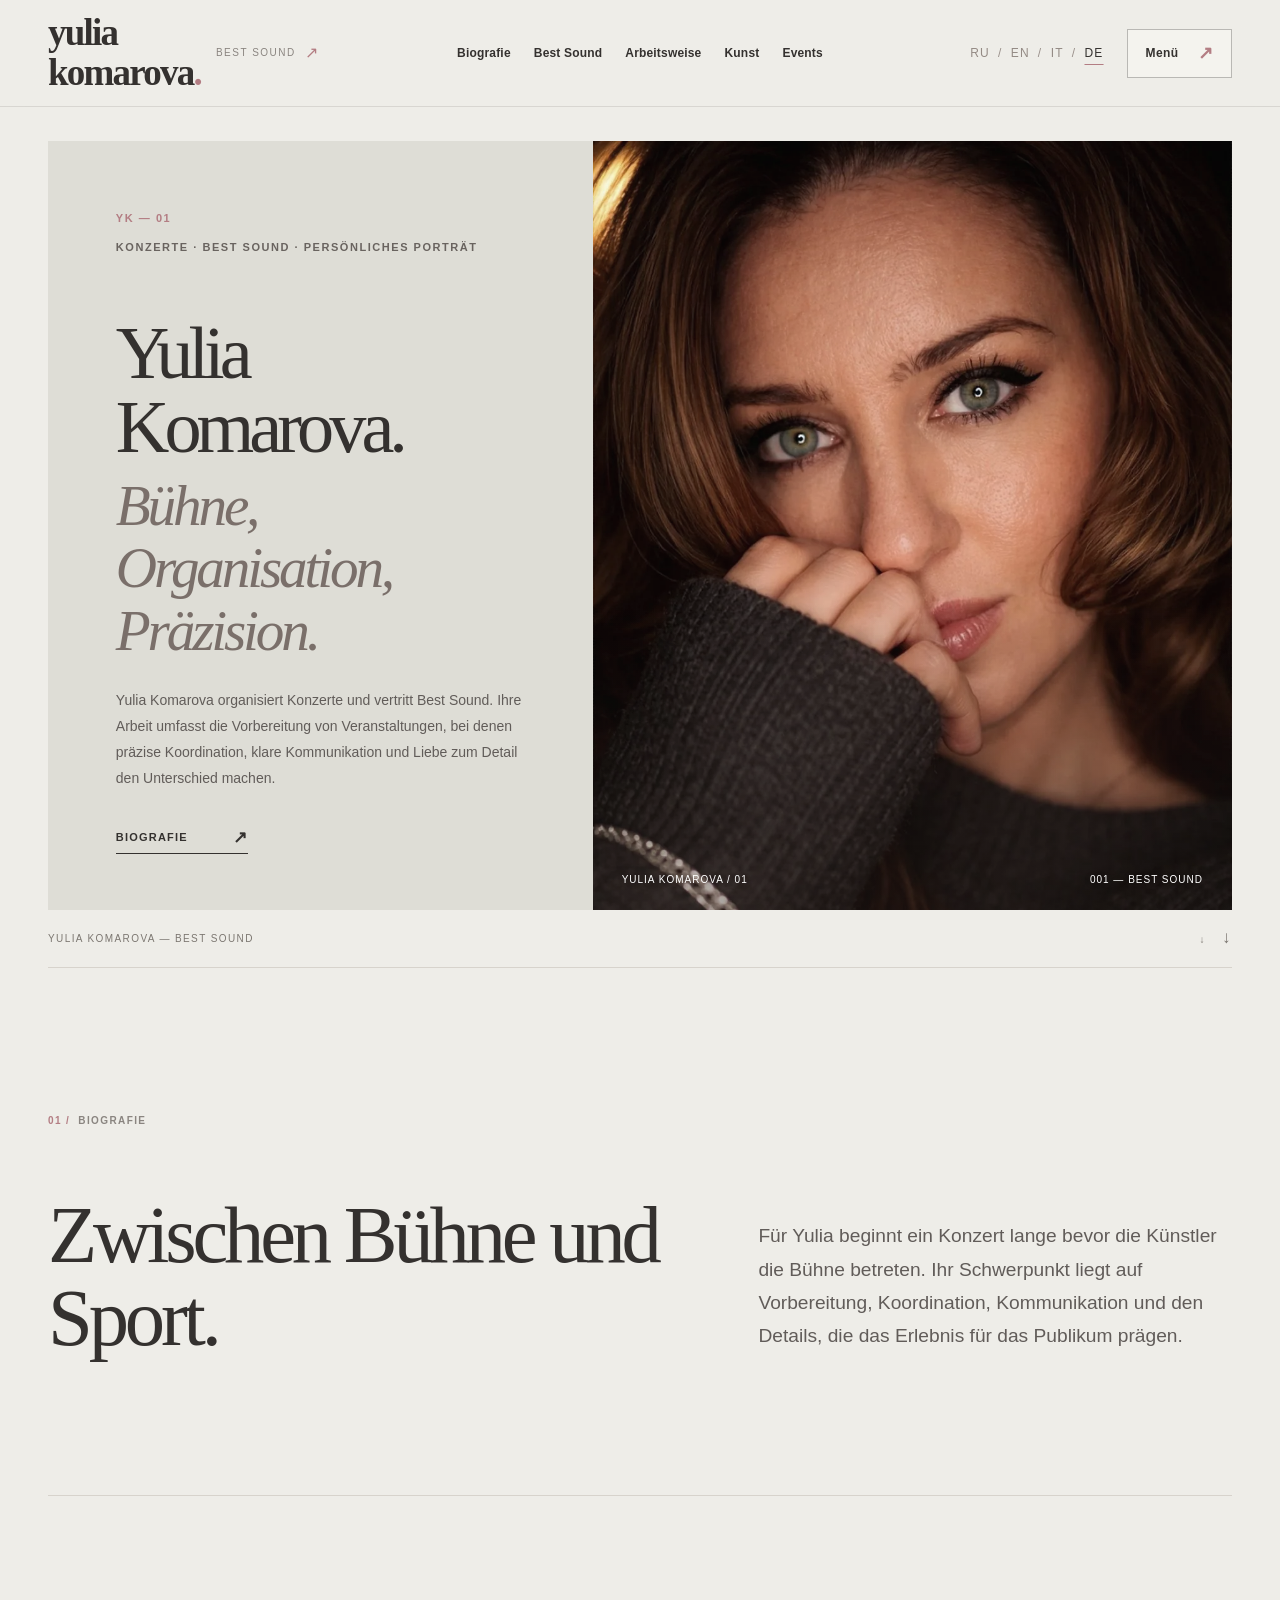
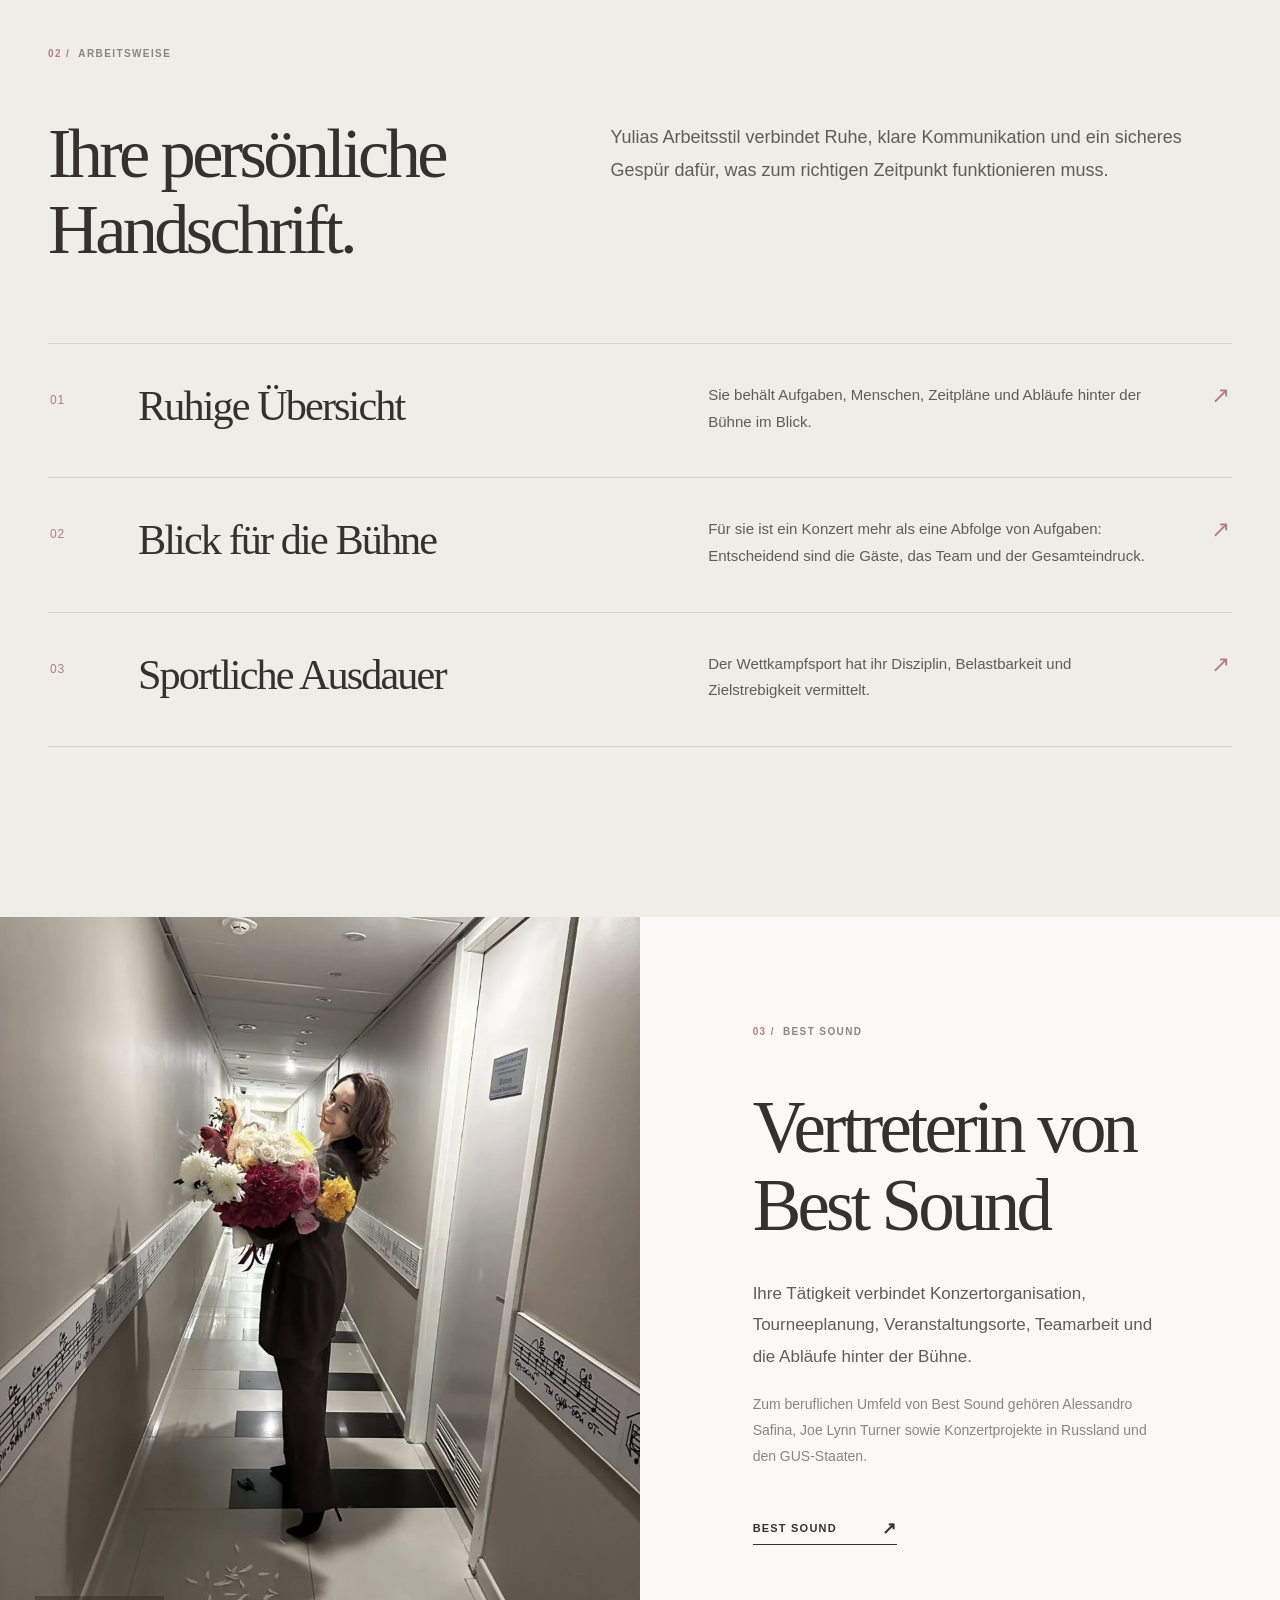
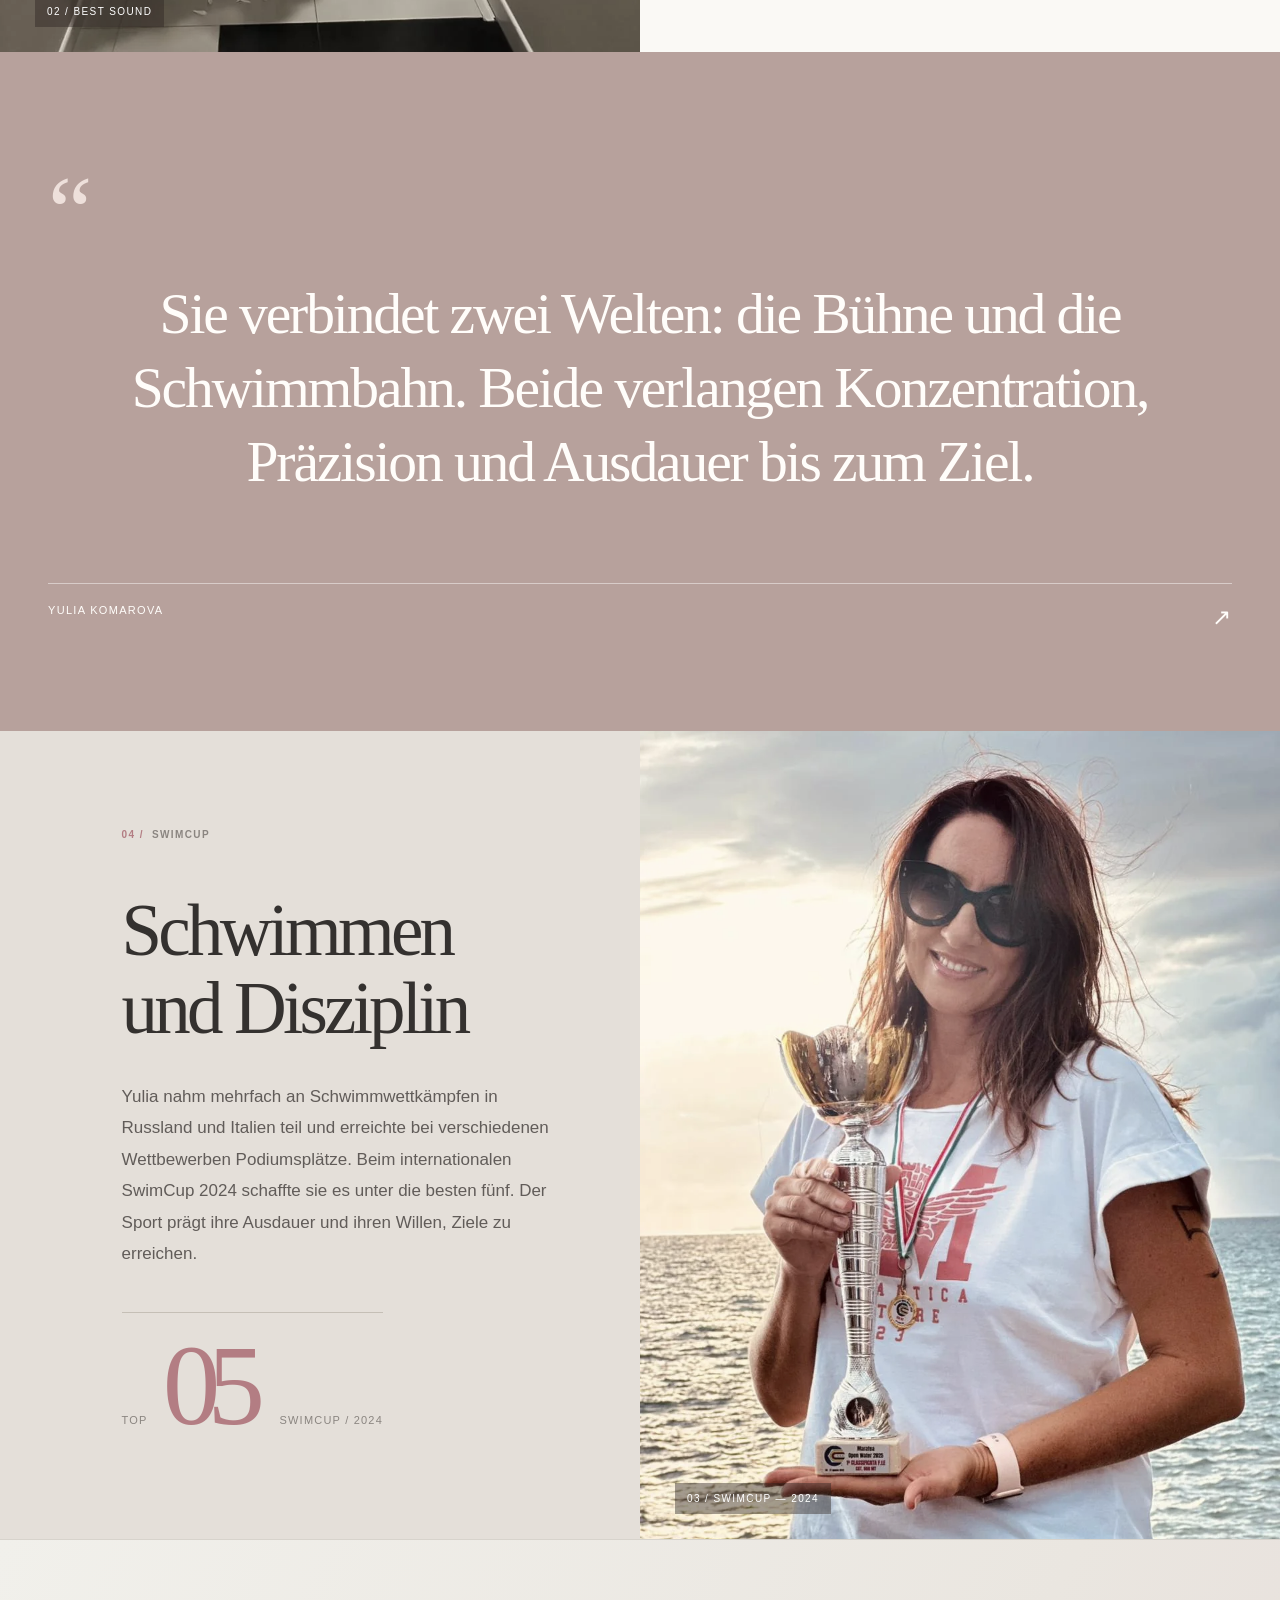
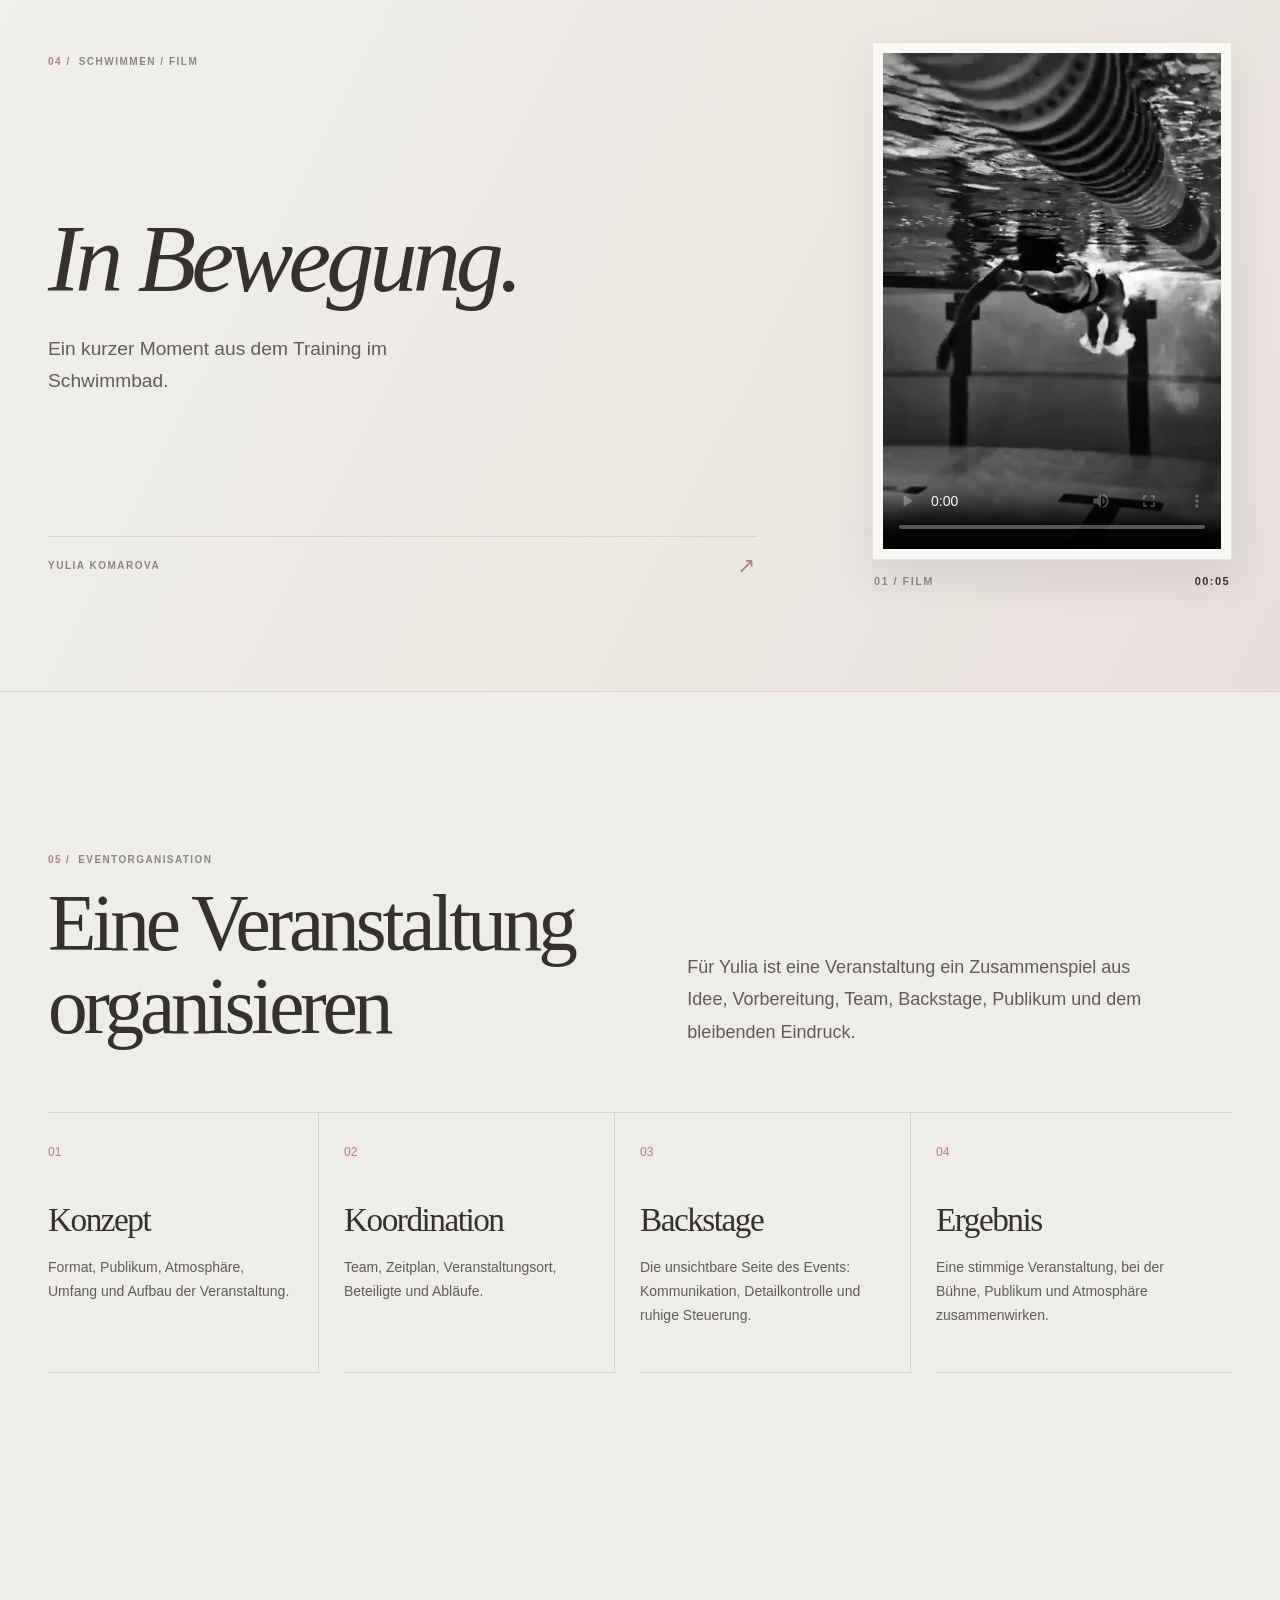
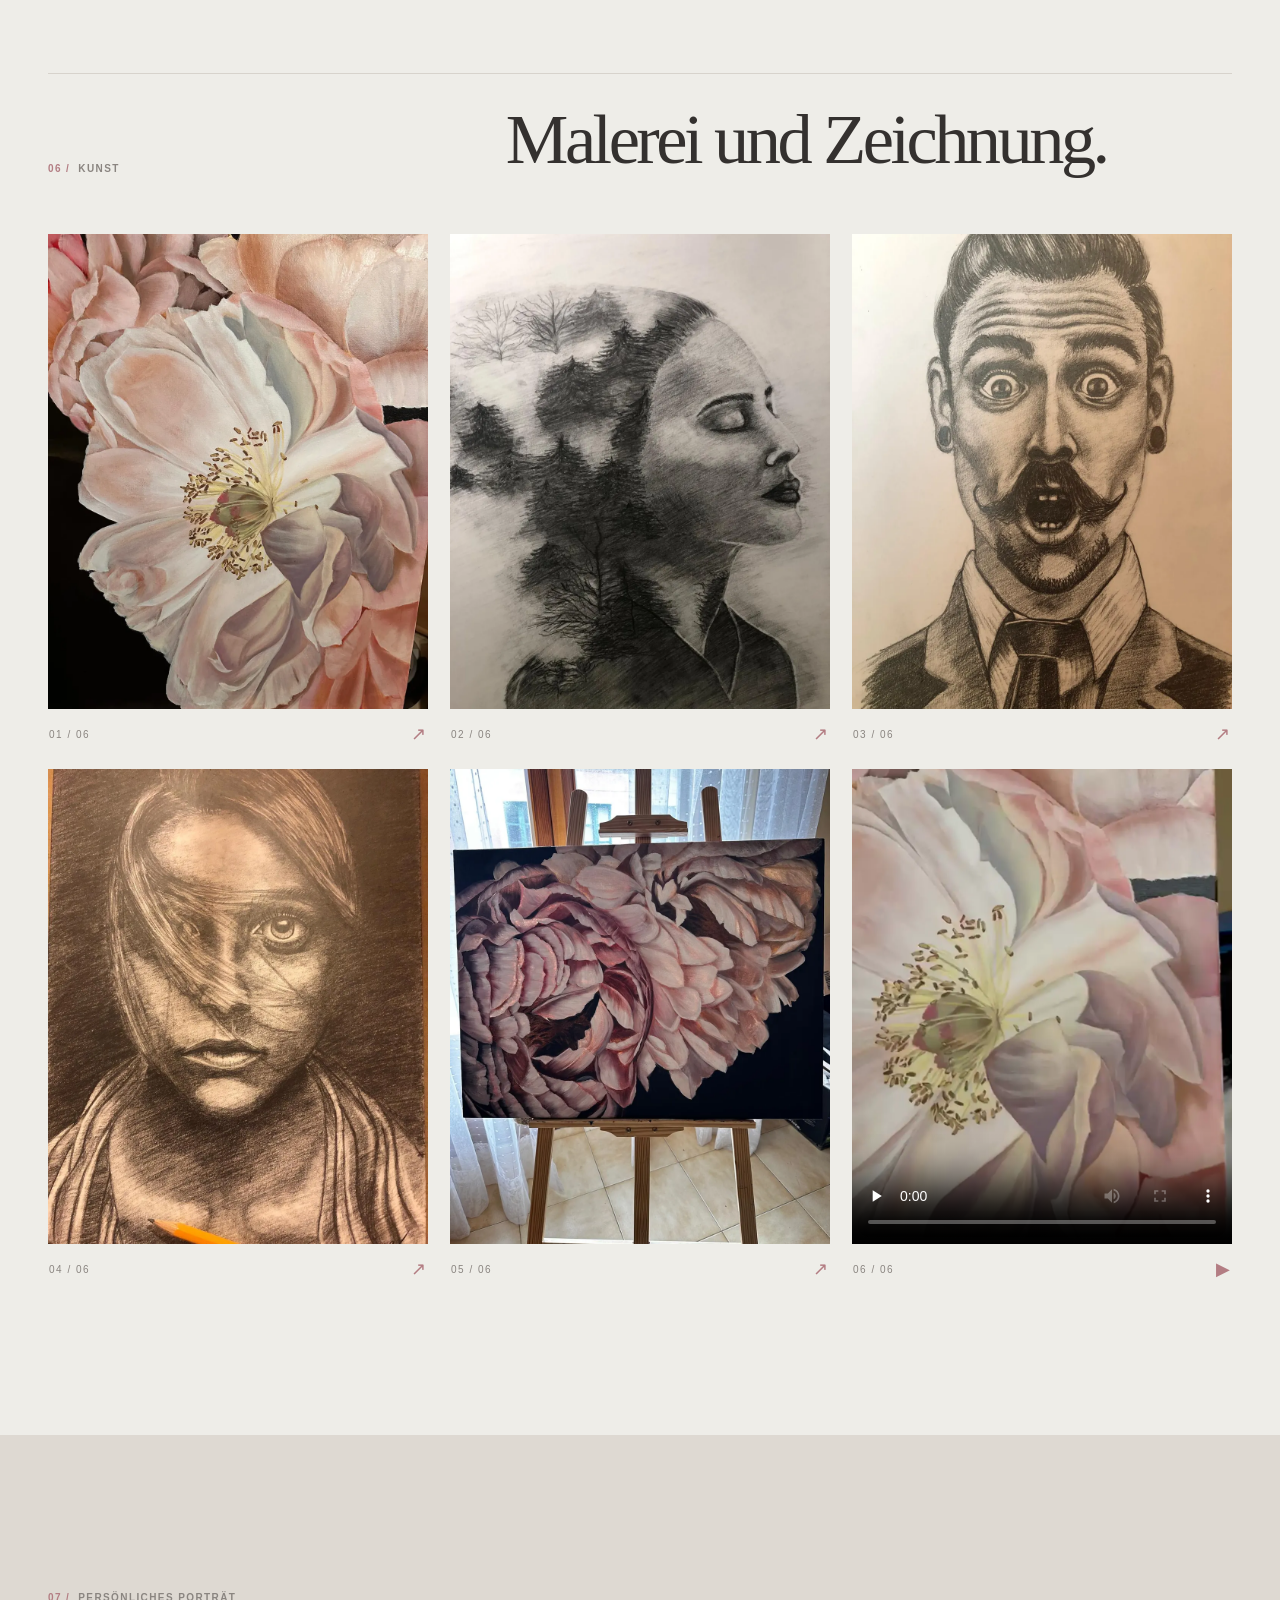
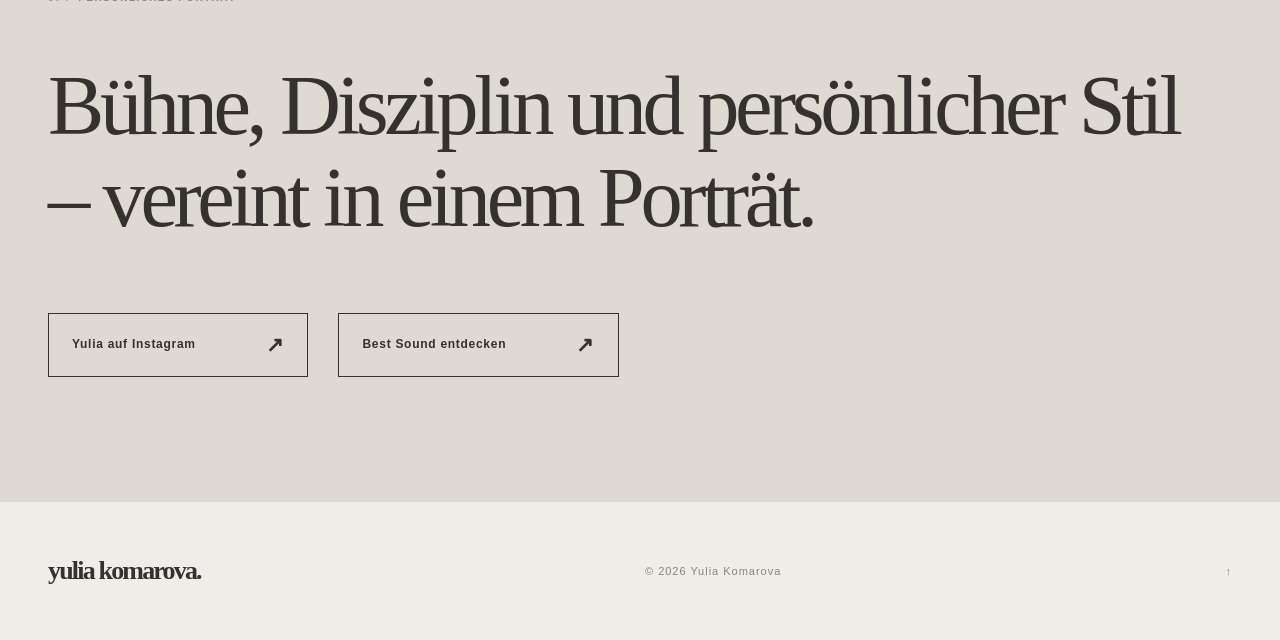
==== commit b9df514e: "Polish DE social metadata and structured person data" ====
--- a/de/index.html
+++ b/de/index.html
@@ -16,20 +16,21 @@
   <meta property="og:type" content="profile">
   <meta property="og:site_name" content="Yulia Komarova">
   <meta property="og:locale" content="de_DE">
+  <meta property="og:locale:alternate" content="ru_RU">
   <meta property="og:locale:alternate" content="en_US">
   <meta property="og:locale:alternate" content="it_IT">
-  <meta property="og:locale:alternate" content="de_DE">
   <meta property="og:url" content="https://denis7kom.github.io/yulia-komarova/de/">
   <meta property="og:title" content="Yulia Komarova — Best Sound">
   <meta property="og:description" content="Yulia Komarova organisiert Konzerte und vertritt Best Sound. Persönliches Porträt über Musik, Kunst und Schwimmen.">
   <meta property="og:image" content="https://denis7kom.github.io/yulia-komarova/assets/img/portrait.webp">
+  <meta property="og:image:type" content="image/webp">
   <meta property="og:image:alt" content="Porträt von Yulia Komarova">
   <meta name="twitter:card" content="summary_large_image">
   <meta name="twitter:title" content="Yulia Komarova — Best Sound">
   <meta name="twitter:description" content="Yulia Komarova organisiert Konzerte und vertritt Best Sound. Persönliches Porträt über Musik, Kunst und Schwimmen.">
   <meta name="twitter:image" content="https://denis7kom.github.io/yulia-komarova/assets/img/portrait.webp">
   <script type="application/ld+json">
-  {"@context":"https://schema.org","@type":"Person","name":"Yulia Komarova","url":"https://denis7kom.github.io/yulia-komarova/de/","description":"Концертный организатор, представитель Best Sound, увлекается живописью и плаванием.","sameAs":["https://www.instagram.com/best.julia/"],"worksFor":{"@type":"Organization","name":"Best Sound","url":"https://sound-agency.ru/"}}
+  {"@context":"https://schema.org","@type":"Person","name":"Yulia Komarova","url":"https://denis7kom.github.io/yulia-komarova/de/","description":"Yulia Komarova — Konzertorganisatorin, Vertreterin von Best Sound, Künstlerin und Schwimmerin.","sameAs":["https://www.instagram.com/best.julia/"],"worksFor":{"@type":"Organization","name":"Best Sound","url":"https://sound-agency.ru/"}}
   </script>
   <title>Yulia Komarova — Best Sound</title>
   <link rel="icon" href="../favicon.svg?v=2" type="image/svg+xml">
